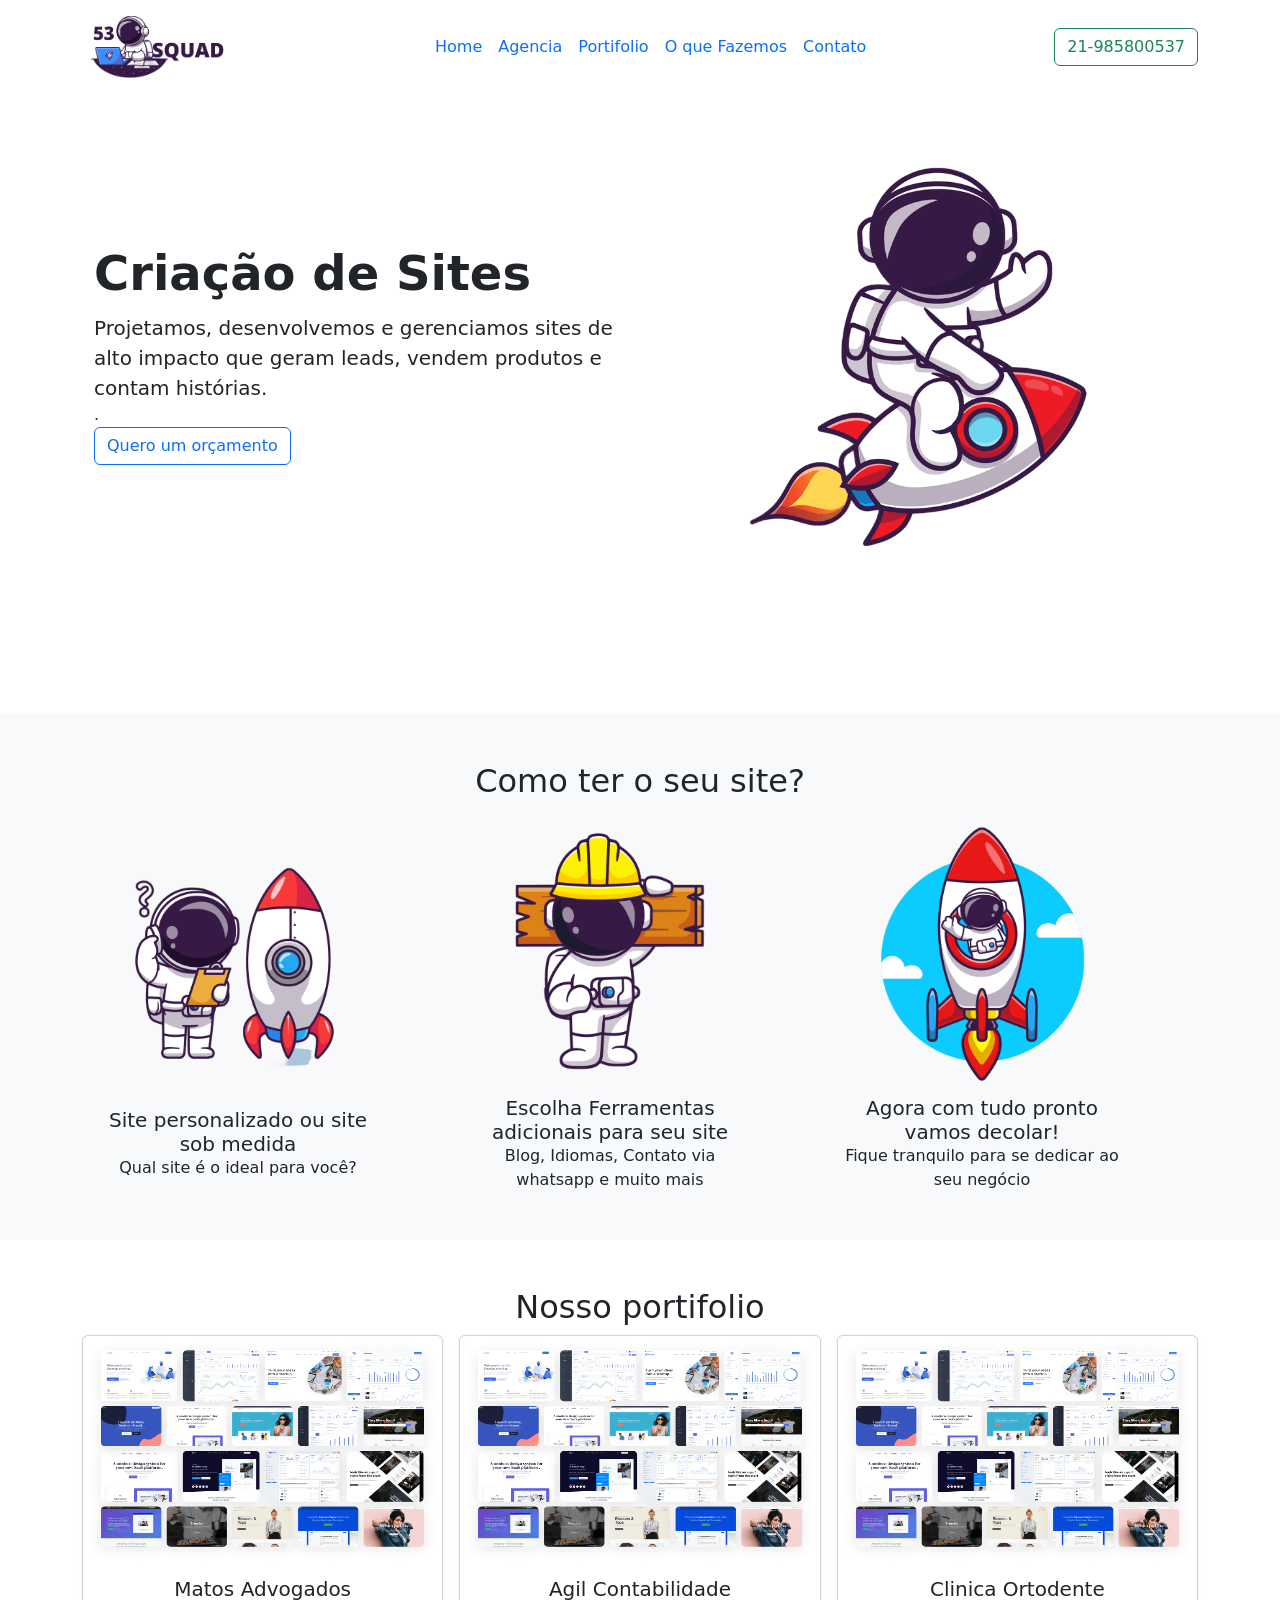
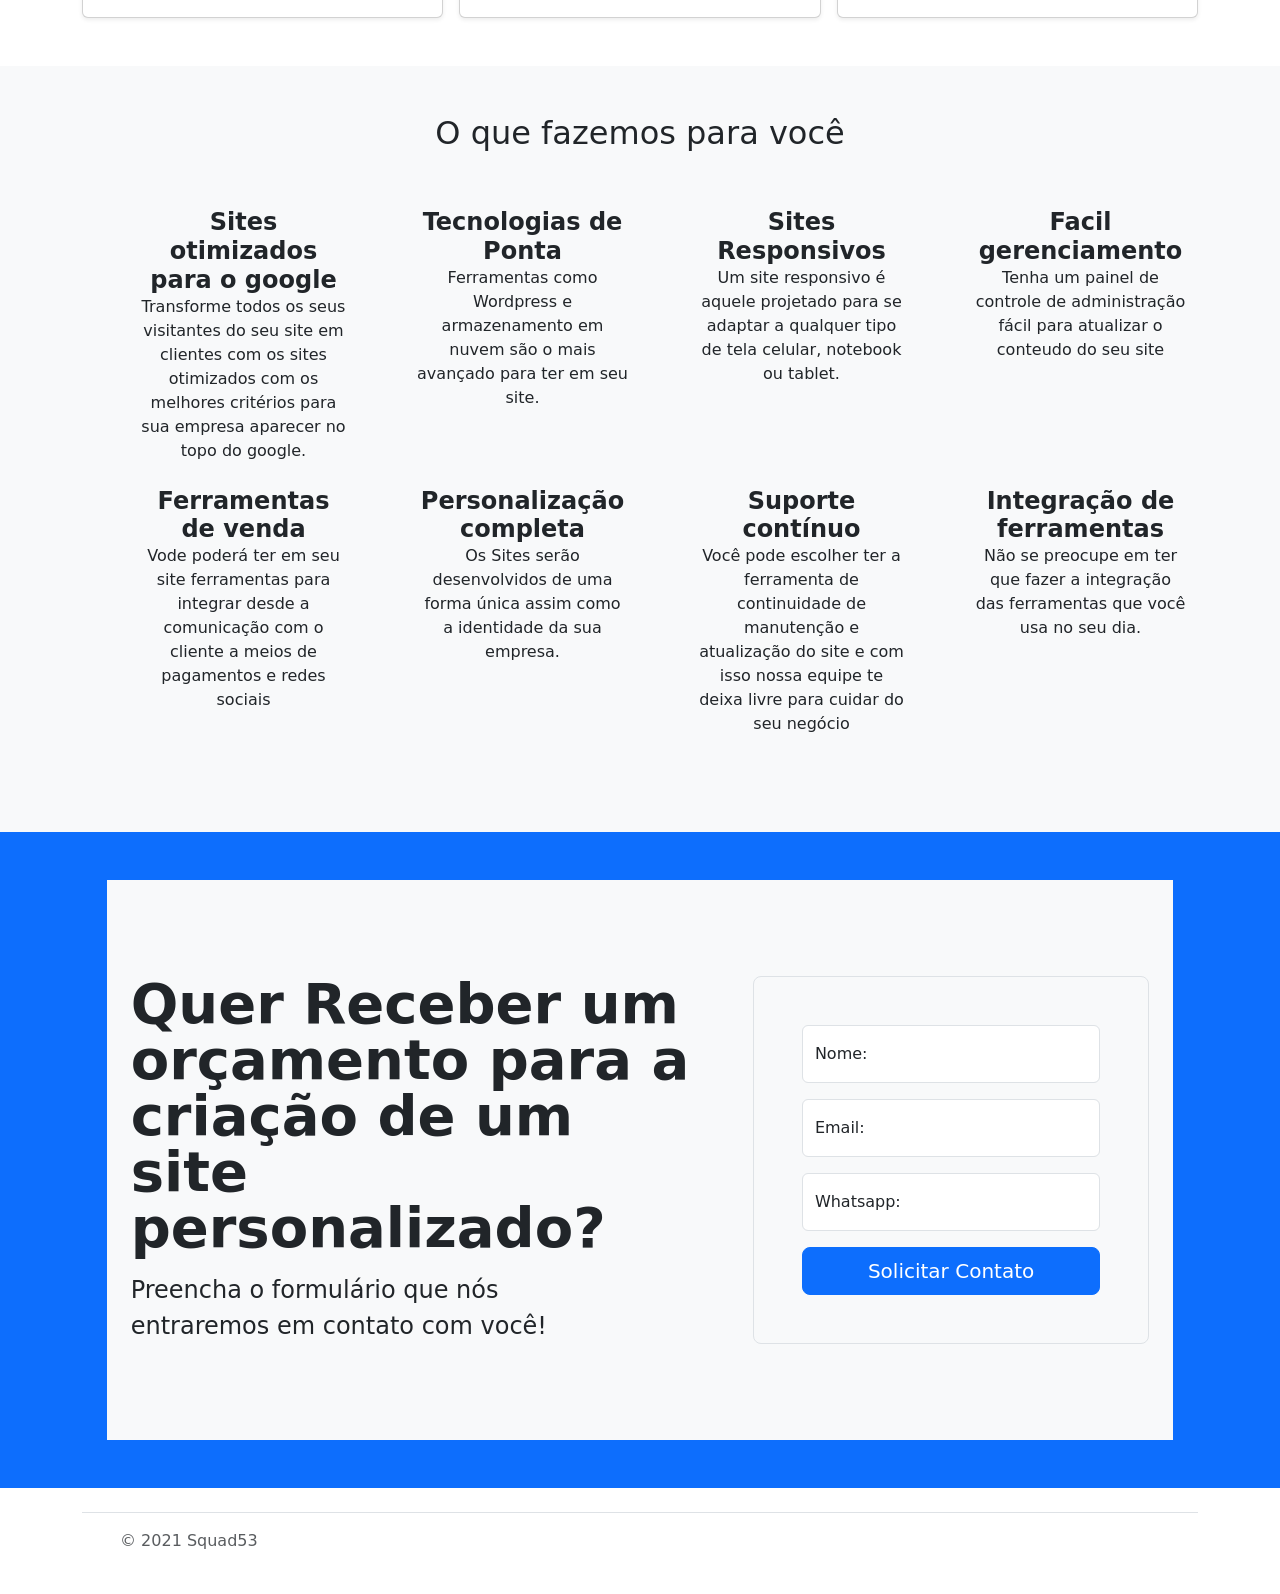
==== index.html @ e5c96c26 "Add files via upload" ====
<!doctype html>
<html lang="pt-br">
  <head>
    <meta charset="utf-8">
    <meta name="viewport" content="width=device-width, initial-scale=1">
    <title>Agencia Squad, um verdadeiro exercito trabalhando para o seu negócio</title>
    <link href="https://cdn.jsdelivr.net/npm/bootstrap@5.2.2/dist/css/bootstrap.min.css" rel="stylesheet" integrity="sha384-Zenh87qX5JnK2Jl0vWa8Ck2rdkQ2Bzep5IDxbcnCeuOxjzrPF/et3URy9Bv1WTRi" crossorigin="anonymous">
    <link rel="stylesheet" type="text/css" href="/css/carousel.css"/>
    <link rel="stylesheet" type="text/css" href="/css/heroes.css"/> 
    <link rel="stylesheet" type="text/css" href="/css/index.css"/>
</head>
  <body>
    <div class="">
        <nav class="navbar navbar-expand-lg fixed-top bg-white">
            <div class="container-fluid">
                        <header class="py-2 mb-0 container">
                            <div class="d-flex flexwrap">
                                <a href="/" class="d-flex align-items-center mb-3 mb-md-0 me-md-auto text-dark text-decoration-none">
                                    <img src="/img/logo/logosquad.png" alt="Logo" width="157" height="62" class="bi me-2">
                                </a>
                                <button class="navbar-toggler" type="button" data-bs-toggle="collapse" data-bs-target="#navbarTogglerDemo02" aria-controls="navbarTogglerDemo02" aria-expanded="false" aria-label="Toggle navigation">
                                    <span class="navbar-toggler-icon"></span>
                                </button>
                                    <div class="collapse navbar-collapse" id="navbarTogglerDemo0">    
                                        <ul class="navbar-nav me-auto mb-2 mb-lg-0 mx-auto">
                                            <li class="nav-item"><a href="#" class="nav-link text-primary" aria-current="page">Home</a></li>
                                            <li class="nav-item"><a href="#agencia" class="nav-link text-primary">Agencia</a></li>
                                            <li class="nav-item"><a href="#portifolio" class="nav-link text-primary">Portifolio</a></li>
                                            <li class="nav-item"><a href="#oquefazemos" class="nav-link text-primary">O que Fazemos</a></li>
                                            <li class="nav-item"><a href="#faleconosco" class="nav-link text-primary">Contato</a></li>      
                                        </ul>
                                        <a class="btn btn-outline-success" href="#faleconosco">21-985800537</a>
                                    </div>
                            </div>        
                        </header>
            </div>
        </nav>
        <section id="agencia">
            <div class="container col-xxl-8 px-4 py-5">
                <div class="row flex-lg-row-reverse align-items-center g-5 py-5">
                <div class="col-10 col-sm-8 col-lg-6">
                    <img src="/img/exemplos/astronauta.png" class="d-block mx-lg-auto img-fluid" alt="Bootstrap Themes" width="700" height="500" loading="lazy">
                </div>
                <div class="col-lg-6">
                    <h1 class="display-5 fw-bold lh-1 mb-3">Criação de Sites</h1>
                    <p class="lead">Projetamos, desenvolvemos e gerenciamos sites de alto impacto que geram leads, vendem produtos e contam histórias.</p>
                    <p>. </p>
                    <a class="btn btn-outline-primary">Quero um orçamento</a>
                    <div class="d-grid gap-2 d-md-flex justify-content-md-start">                  
                    </div>
                </div>
                </div>
            </div>
        </section>
        <section>
            <div class="container-fluid bg-light">
                <div class="container py-5 text-center">
                    <h2 class="pb-2">Como ter o seu site?</h2>
                    <div class="container">
                        <div class="row align-items-center">
                        <div class="col">
                            <div class="" style="width: 18rem;">
                                <img src="/img/como/escolha.png" class="card-img-top" alt="...">
                                <div class="card-body">
                                <h5 class="card-text">Site personalizado ou site sob medida</h5>
                                <p>Qual site é o ideal para você?</p>
                                </div>
                            </div>
                        </div>
                        <div class="col">
                            <div class="" style="width: 18rem;">
                                <img src="/img/como/ferramenta.png" class="card-img-top" alt="...">
                                <div class="card-body">
                                    <h5 class="card-text">Escolha Ferramentas adicionais para seu site</h5>
                                    <p>Blog, Idiomas, Contato via whatsapp e muito mais</p>  
                                </div>
                            </div>
                        </div>
                        <div class="col">
                            <div class="" style="width: 18rem;">
                                <img src="/img/como/decola.png" class="card-img-top" alt="...">
                                <div class="card-body">
                                    <h5 class="card-title">Agora com tudo pronto vamos decolar!</h5>
                                    <p>Fique tranquilo para se dedicar ao seu negócio</p>  
                                </div>
                            </div>
                        </div>
                        </div>
                    </div>
                </div>
            </div>
        </section>
        <section id="portifolio">
            <div class="album py-5 bg-white">
                <div class="container text-center">
                <h2 class="pb-2">Nosso portifolio</h2>
                <div class="row row-cols-1 row-cols-sm-2 row-cols-md-3 g-3">
                    <div class="col">
                    <div class="card shadow-sm">
                        <img src="/img/exemplos/bootstrap-themes.png" class="bd-placeholder-img card-img-top" width="100%" height="225" aria-label="Placeholder: Thumbnail" preserveAspectRatio="xMidYMid slice" focusable="false"><title>Matos Advogados</title><rect width="100%" height="100%" fill="#55595c"/>
                        <div class="card-body">
                        <h5 class="card-text">Matos Advogados</h5>
                        </div>
                    </div>
                    </div>
                    <div class="col">
                    <div class="card shadow-sm"> 
                        <img src="/img/exemplos/bootstrap-themes.png" class="bd-placeholder-img card-img-top" width="100%" height="225" aria-label="Placeholder: Thumbnail" preserveAspectRatio="xMidYMid slice" focusable="false"><title>Agil Contabilidade</title><rect width="100%" height="100%" fill="#55595c"/>
                        <div class="card-body">
                        <h5 class="card-text">Agil Contabilidade</h5>
                        </div>
                    </div>
                    </div>
                    <div class="col">
                    <div class="card shadow-sm">
                        <img src="/img/exemplos/bootstrap-themes.png" class="bd-placeholder-img card-img-top" width="100%" height="225" aria-label="Placeholder: Thumbnail" preserveAspectRatio="xMidYMid slice" focusable="false"><title>Agil Contabilidade</title><rect width="100%" height="100%" fill="#55595c"/><div class="card-body">
                        <h5 class="card-text">Clinica Ortodente</h5>
                        </div>
                    </div>
                    </div>
                </div>
                </div>
            </div>
        </section>
        <section id="oquefazemos">
            <div class="container-fluid bg-light">
                <div class="container px-4 py-5 text-center" id="icon-grid">
                    <h2 class="pb-2">O que fazemos para você</h2>
                    <div class="row row-cols-1 row-cols-sm-2 row-cols-md-3 row-cols-lg-4 g-4 py-5">
                    <div class="col d-flex align-items-start">
                        <svg class="bi text-muted flex-shrink-0 me-3" width="1.75em" height="1.75em"><use xlink:href="#bootstrap"/></svg>
                        <div>
                        <h3 class="fw-bold mb-0 fs-4">Sites otimizados para o google</h3>
                        <p>Transforme todos os seus visitantes do seu site em clientes com os sites otimizados com os melhores critérios para sua empresa aparecer no topo do google. </p>
                        </div>
                    </div>
                    <div class="col d-flex align-items-start">
                        <svg class="bi text-muted flex-shrink-0 me-3" width="1.75em" height="1.75em"><use xlink:href="#cpu-fill"/></svg>
                        <div>
                        <h3 class="fw-bold mb-0 fs-4">Tecnologias de Ponta</h3>
                        <p>Ferramentas como Wordpress e armazenamento em nuvem são o mais avançado para ter em seu site.</p>
                        </div>
                    </div>
                    <div class="col d-flex align-items-start">
                        <svg class="bi text-muted flex-shrink-0 me-3" width="1.75em" height="1.75em"><use xlink:href="#calendar3"/></svg>
                        <div>
                        <h3 class="fw-bold mb-0 fs-4">Sites Responsivos</h3>
                        <p>Um site responsivo é aquele projetado para se adaptar a qualquer tipo de tela celular, notebook ou tablet.</p>
                        </div>
                    </div>
                    <div class="col d-flex align-items-start">
                        <svg class="bi text-muted flex-shrink-0 me-3" width="1.75em" height="1.75em"><use xlink:href="#home"/></svg>
                        <div>
                        <h3 class="fw-bold mb-0 fs-4">Facil gerenciamento</h3>
                        <p>Tenha um painel de controle de administração fácil para atualizar o conteudo do seu site</p>
                        </div>
                    </div>
                    <div class="col d-flex align-items-start">
                        <svg class="bi text-muted flex-shrink-0 me-3" width="1.75em" height="1.75em"><use xlink:href="#speedometer2"/></svg>
                        <div>
                        <h3 class="fw-bold mb-0 fs-4">Ferramentas de venda</h3>
                        <p>Vode poderá ter em seu site ferramentas para integrar desde a comunicação com o cliente a meios de pagamentos e redes sociais</p>
                        </div>
                    </div>
                    <div class="col d-flex align-items-start">
                        <svg class="bi text-muted flex-shrink-0 me-3" width="1.75em" height="1.75em"><use xlink:href="#toggles2"/></svg>
                        <div>
                        <h3 class="fw-bold mb-0 fs-4">Personalização completa</h3>
                        <p>Os Sites serão desenvolvidos de uma forma única assim como a identidade da sua empresa.</p>
                        </div>
                    </div>
                    <div class="col d-flex align-items-start">
                        <svg class="bi text-muted flex-shrink-0 me-3" width="1.75em" height="1.75em"><use xlink:href="#geo-fill"/></svg>
                        <div>
                        <h3 class="fw-bold mb-0 fs-4">Suporte contínuo</h3>
                        <p>Você pode escolher ter a ferramenta de continuidade de manutenção e atualização do site e com isso nossa equipe te deixa livre para cuidar do seu negócio</p>
                        </div>
                    </div>
                    <div class="col d-flex align-items-start">
                        <svg class="bi text-muted flex-shrink-0 me-3" width="1.75em" height="1.75em"><use xlink:href="#tools"/></svg>
                        <div>
                        <h3 class="fw-bold mb-0 fs-4">Integração de ferramentas</h3>
                        <p>Não se preocupe em ter que fazer a integração das ferramentas que você usa no seu dia.</p>
                        </div>
                    </div>
                    </div>
                </div>
            </div>
        </section>
        <section id="faleconosco" class="bg-primary py-5">
            <div class="container col-xl-10 col-xxl-8 px-4 py-5 bg-light">
                <div class="row align-items-center g-lg-5 py-5">
                <div class="col-lg-7 text-center text-lg-start">
                    <h1 class="display-4 fw-bold lh-1 mb-3">Quer Receber um orçamento para a criação de um site personalizado?</h1>
                    <p class="col-lg-10 fs-4">Preencha o formulário que nós entraremos em contato com você!</p>
                </div>
                <div class="col-md-10 mx-auto col-lg-5">
                    <form class="p-4 p-md-5 border rounded-3 bg-light">
                    <div class="form-floating mb-3">
                        <input type="text" class="form-control" id="nome" placeholder="Nome Completo">
                        <label for="floatingInput">Nome:</label>
                    </div>
                    <div class="form-floating mb-3">
                        <input type="email" class="form-control" id="email" placeholder="name@example.com">
                        <label for="floatingInput">Email:</label>
                    </div>
                    <div class="form-floating mb-3">
                        <input type="tel" class="form-control" id="whatsapp" placeholder="whatsapp">
                        <label for="floatingInput">Whatsapp:</label>
                    </div>
                    <button class="w-100 btn btn-lg btn-primary" type="submit">Solicitar Contato</button>
                    </form>
                </div>
                </div>
            </div>
        </section>
        <div class="container">
            <footer class="d-flex flex-wrap justify-content-between align-items-center py-3 my-4 border-top">
            <div class="col-md-4 d-flex align-items-center">
                <a href="/" class="mb-3 me-2 mb-md-0 text-muted text-decoration-none lh-1">
                <svg class="bi" width="30" height="24"><use xlink:href="#bootstrap"/></svg>
                </a>
                <span class="mb-3 mb-md-0 text-muted">&copy; 2021 Squad53</span>
            </div>
        
            <ul class="nav col-md-4 justify-content-end list-unstyled d-flex">
                <li class="ms-3"><a class="text-muted" href="#"><svg class="bi" width="24" height="24"><use xlink:href="#twitter"/></svg></a></li>
                <li class="ms-3"><a class="text-muted" href="#"><svg class="bi" width="24" height="24"><use xlink:href="#instagram"/></svg></a></li>
                <li class="ms-3"><a class="text-muted" href="#"><svg class="bi" width="24" height="24"><use xlink:href="#facebook"/></svg></a></li>
            </ul>
            </footer>
        </div>
        <script src="https://cdn.jsdelivr.net/npm/bootstrap@5.2.2/dist/js/bootstrap.bundle.min.js" integrity="sha384-OERcA2EqjJCMA+/3y+gxIOqMEjwtxJY7qPCqsdltbNJuaOe923+mo//f6V8Qbsw3" crossorigin="anonymous"></script>
    </div>  
</body>
</html>
---- css/carousel.css ----
/* CUSTOMIZE THE CAROUSEL
-------------------------------------------------- */

/* Carousel base class */
.carousel {
  margin-bottom: 0.5rem;
}
/* Since positioning the image, we need to help out the caption */
.carousel-caption {
  bottom: 3rem;
  z-index: 10;
}

/* Declare heights because of positioning of img element */
.carousel-item {
  height: 32rem;
}


/* MARKETING CONTENT
-------------------------------------------------- */

/* Center align the text within the three columns below the carousel */
.marketing .col-lg-4 {
  margin-bottom: 1.5rem;
  text-align: center;
}
/* rtl:begin:ignore */
.marketing .col-lg-4 p {
  margin-right: .75rem;
  margin-left: .75rem;
}
/* rtl:end:ignore */


/* Featurettes
------------------------- */

.featurette-divider {
  margin: 5rem 0; /* Space out the Bootstrap <hr> more */
}

/* Thin out the marketing headings */
/* rtl:begin:remove */
.featurette-heading {
  letter-spacing: -.05rem;
}

/* rtl:end:remove */

/* RESPONSIVE CSS
-------------------------------------------------- */

@media (min-width: 40em) {
  /* Bump up size of carousel content */
  .carousel-caption p {
    margin-bottom: 1.25rem;
    font-size: 1.25rem;
    line-height: 1.4;
  }

  .featurette-heading {
    font-size: 50px;
  }
}

@media (min-width: 62em) {
  .featurette-heading {
    margin-top: 7rem;
  }
}
---- css/heroes.css ----
@media (min-width: 992px) {
  .rounded-lg-3 { border-radius: .3rem; }
}
---- css/index.css ----
html, body, div, span, applet, object, iframe,
h1, h2, h3, h4, h5, h6, p, blockquote, pre,
a, abbr, acronym, address, big, cite, code,
del, dfn, em, img, ins, kbd, q, s, samp,
small, strike, b, sub, sup, tt, var,
b, u, i, center,
dl, dt, dd, ol, ul, li,
fieldset, form, label, legend,
table, caption, tbody, tfoot, thead, tr, th, td,
article, aside, canvas, details, embed,
figure, figcaption, footer, header, hgroup,
menu, nav, output, ruby, section, summary,
time, mark, audio, video {
	margin: 0;
	padding: 0;
	border: 0;
}
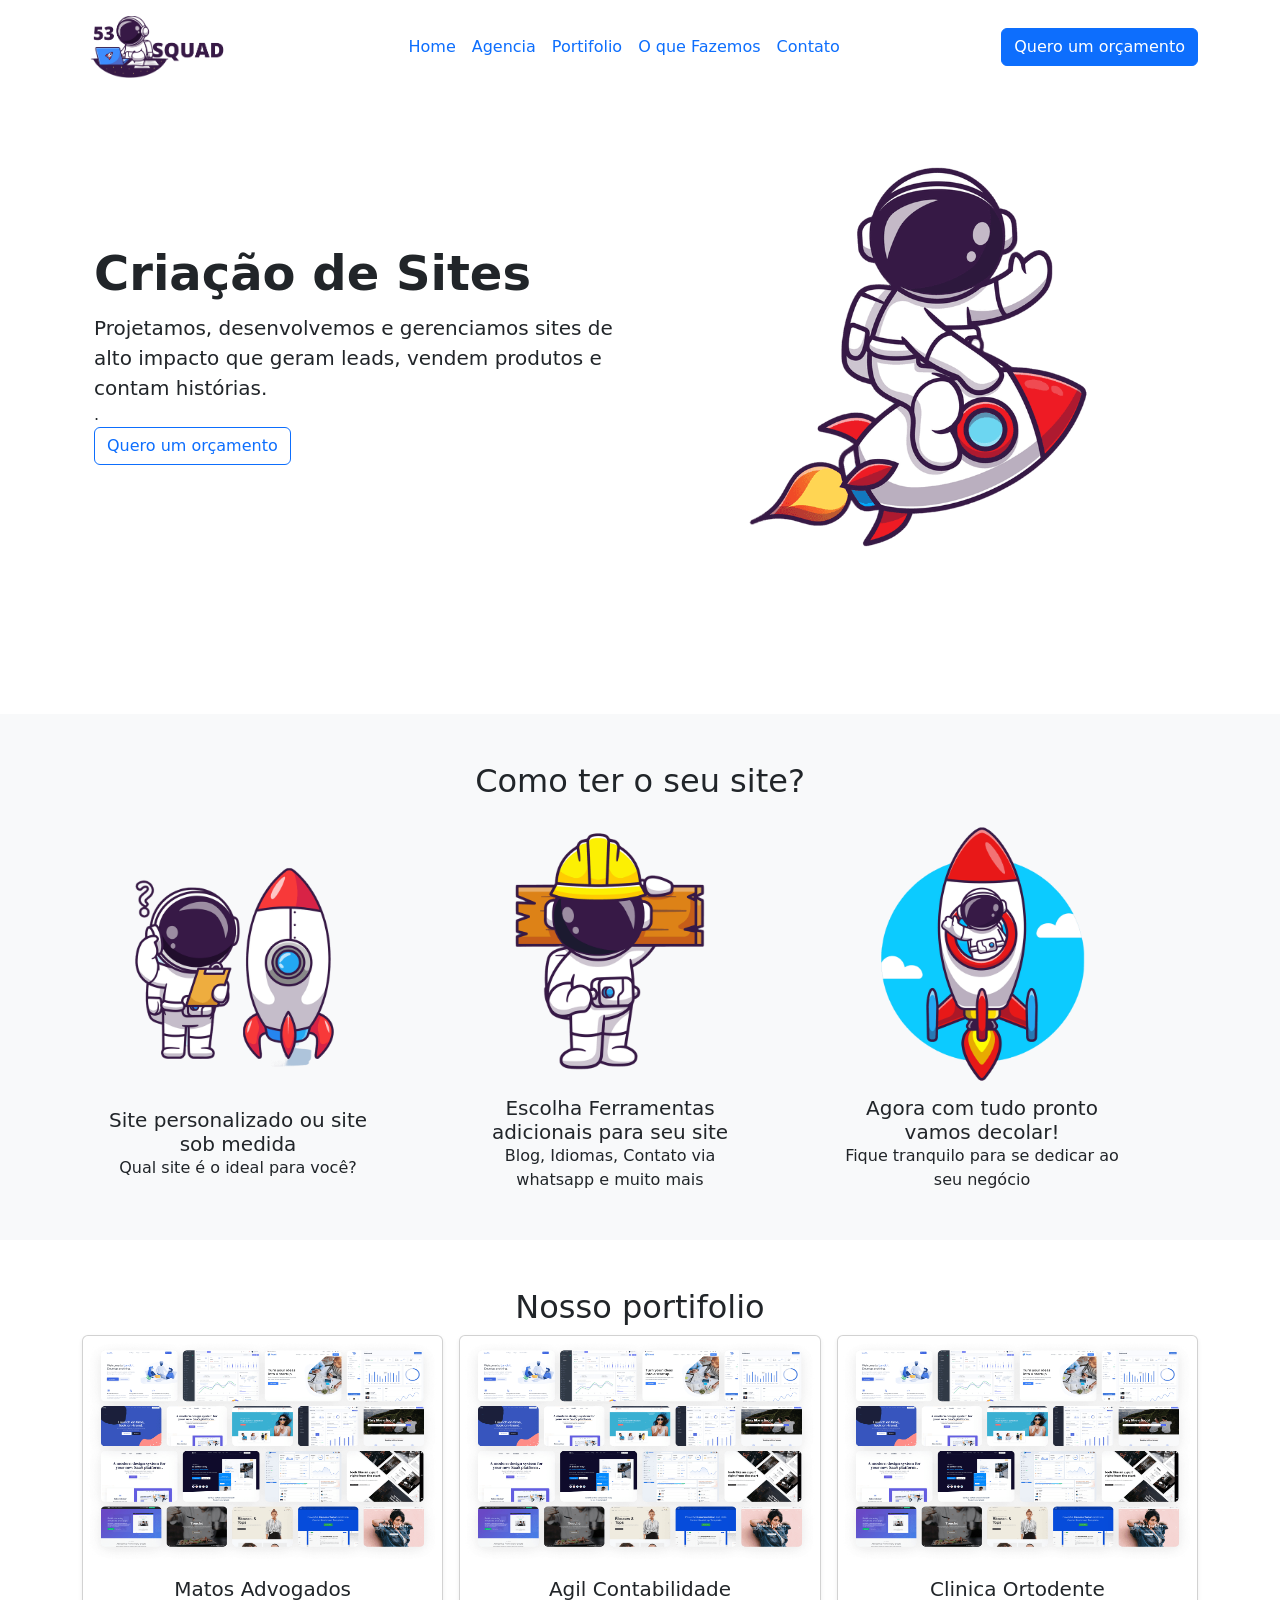
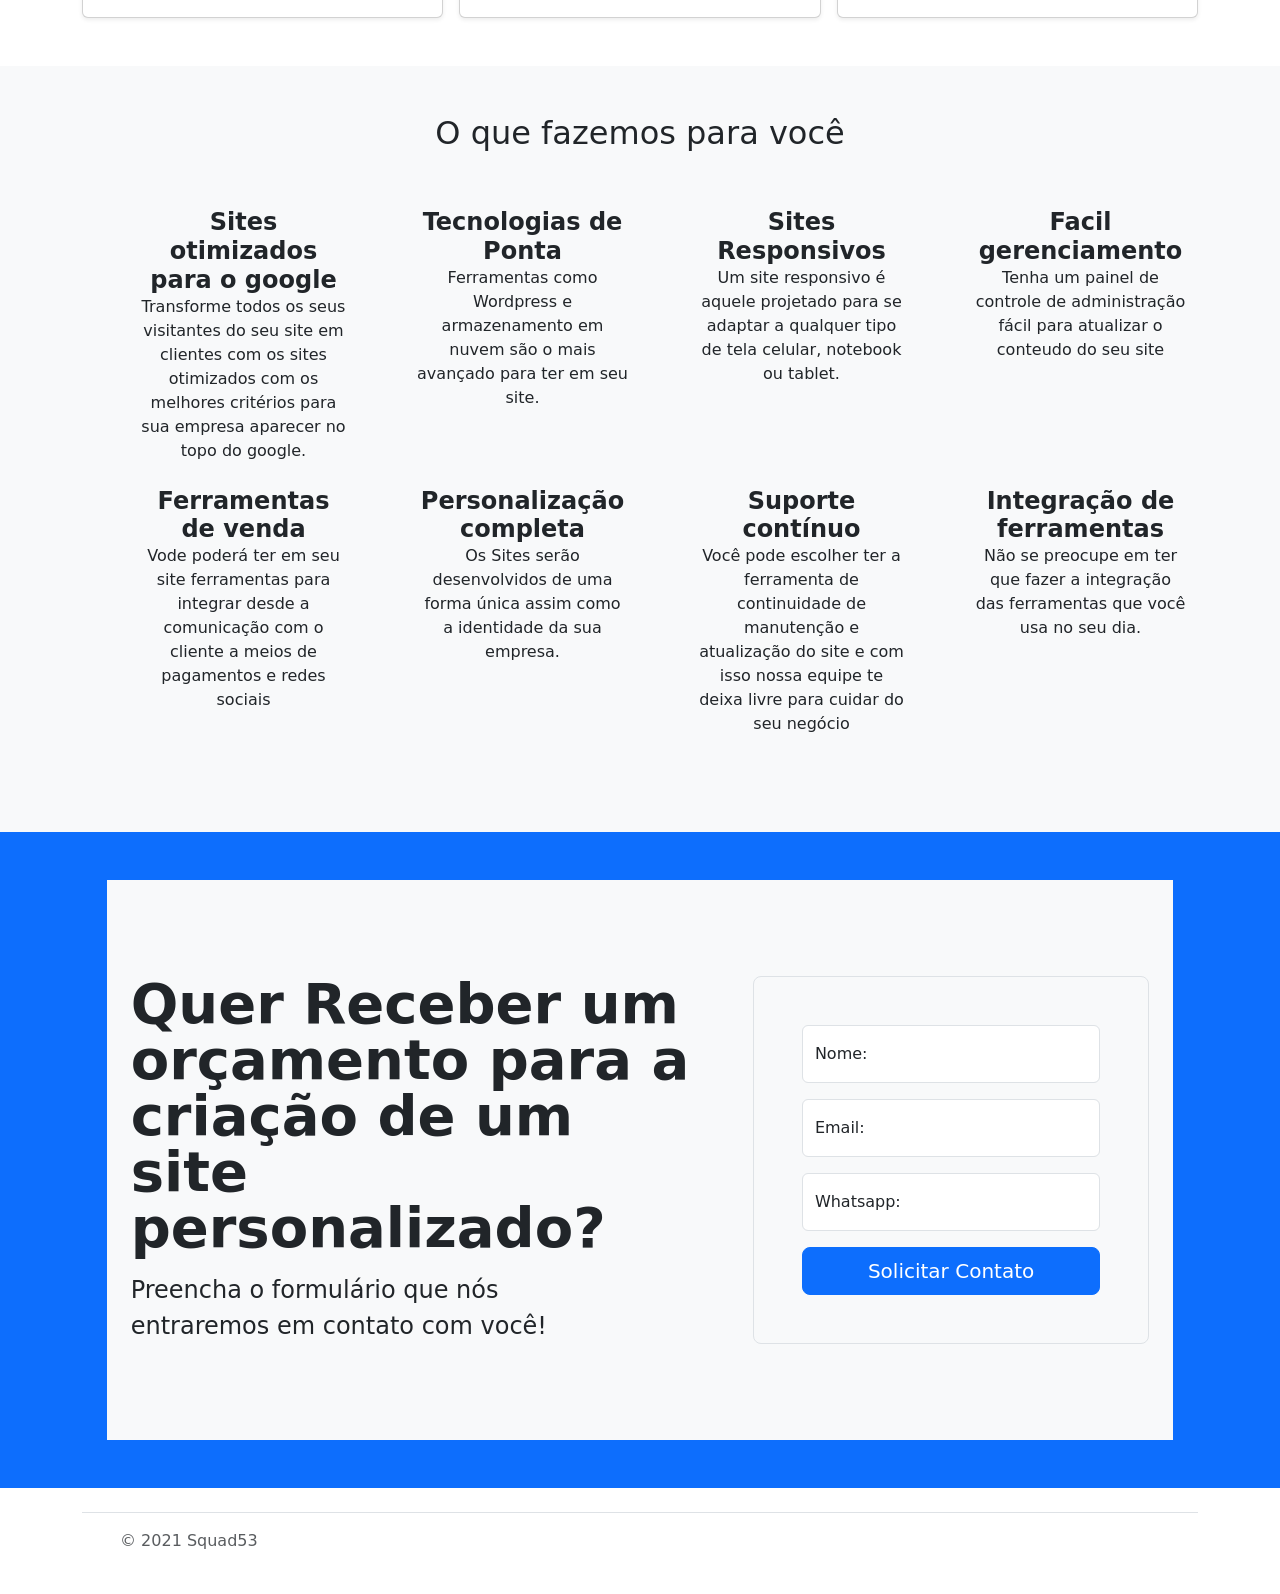
==== commit 4b816bfb: "Add files via upload" ====
--- a/index.html
+++ b/index.html
@@ -29,7 +29,7 @@
                                             <li class="nav-item"><a href="#oquefazemos" class="nav-link text-primary">O que Fazemos</a></li>
                                             <li class="nav-item"><a href="#faleconosco" class="nav-link text-primary">Contato</a></li>      
                                         </ul>
-                                        <a class="btn btn-outline-success" href="#faleconosco">21-985800537</a>
+                                        <a class="btn btn-primary" href="#faleconosco">Quero um orçamento</a>
                                     </div>
                             </div>        
                         </header>
@@ -230,7 +230,8 @@
             </ul>
             </footer>
         </div>
-        <script src="https://cdn.jsdelivr.net/npm/bootstrap@5.2.2/dist/js/bootstrap.bundle.min.js" integrity="sha384-OERcA2EqjJCMA+/3y+gxIOqMEjwtxJY7qPCqsdltbNJuaOe923+mo//f6V8Qbsw3" crossorigin="anonymous"></script>
-    </div>  
+    </div>
+    <script src="https://cdn.jsdelivr.net/npm/bootstrap@5.2.2/dist/js/bootstrap.bundle.min.js" integrity="sha384-OERcA2EqjJCMA+/3y+gxIOqMEjwtxJY7qPCqsdltbNJuaOe923+mo//f6V8Qbsw3" crossorigin="anonymous"></script>
+    <script>window.rwbp={email:'joaomgsa@gmail.com',phone:'+5521985800537',message:'Olá gostaria de criar meu site',lang:'pt-BR'}</script><script defer async src='https://duz4dqsaqembt.cloudfront.net/client/whats.js'></script>  
 </body>
 </html>
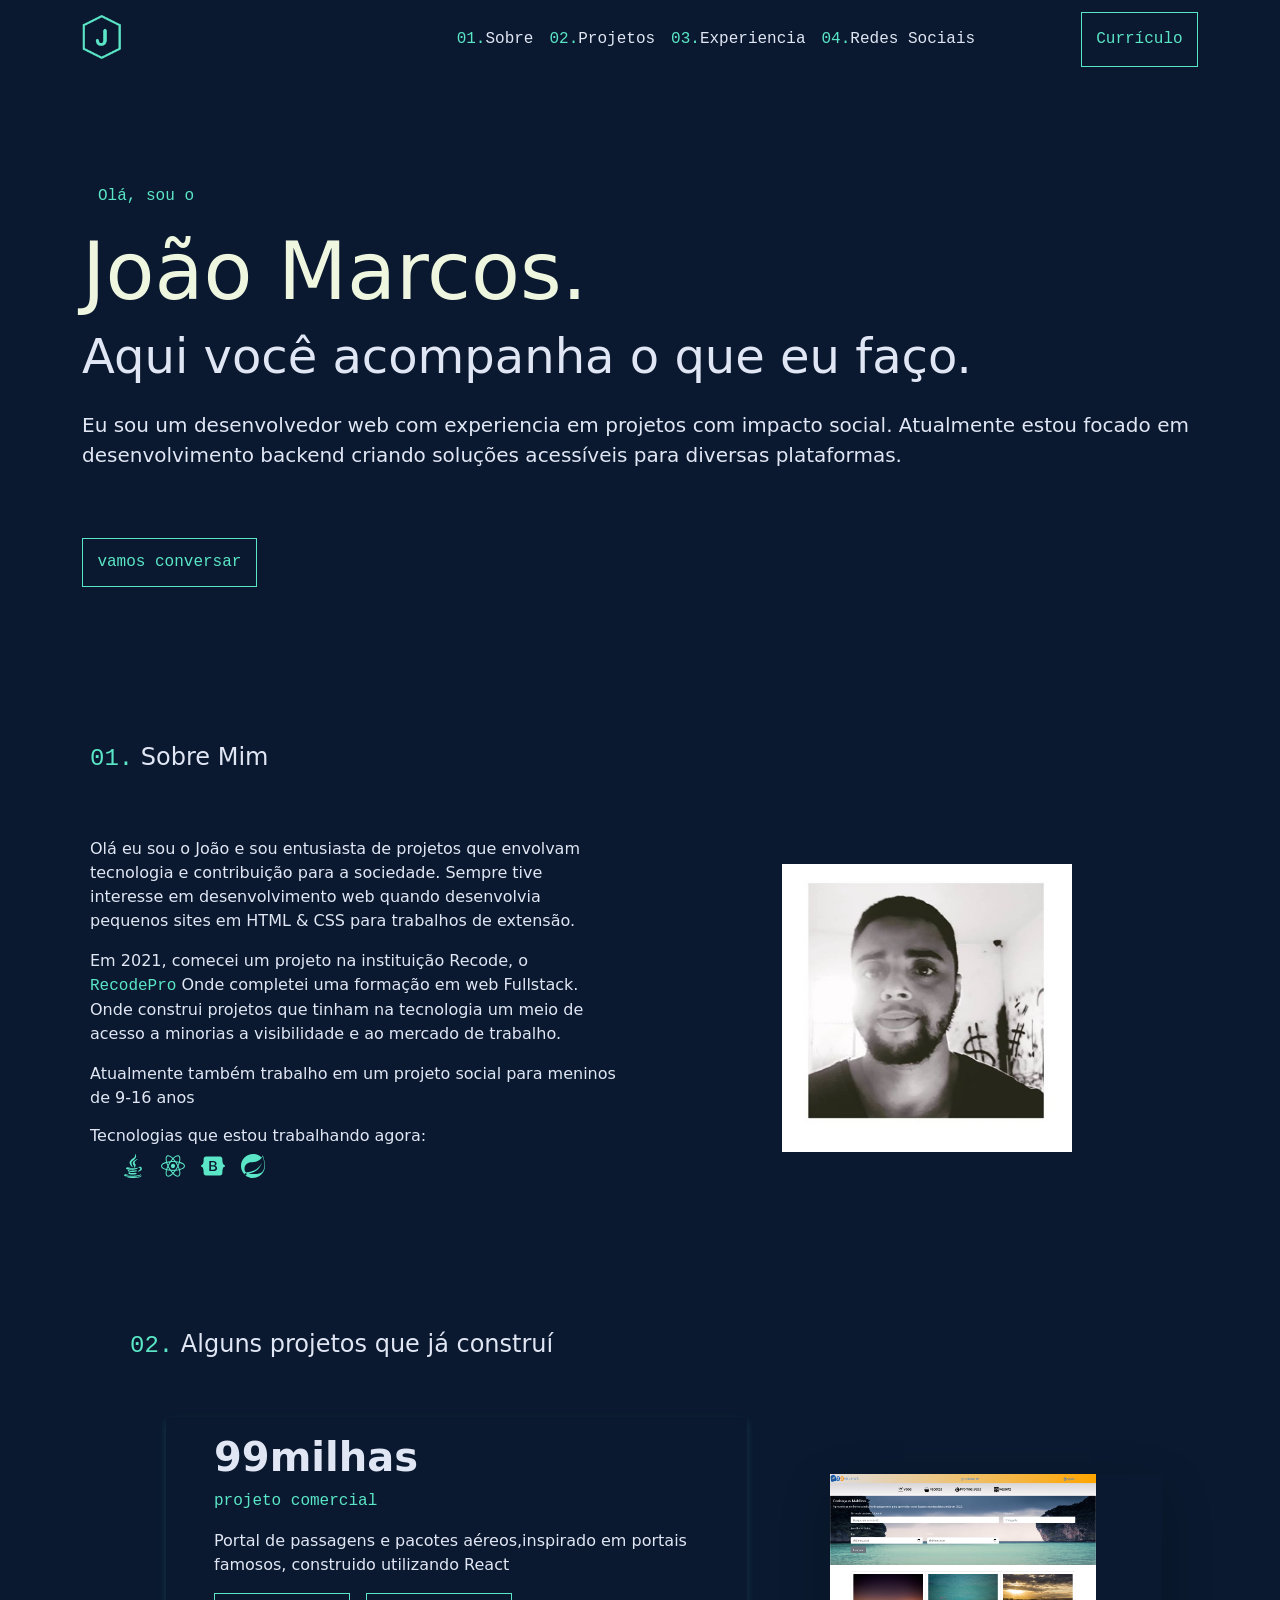
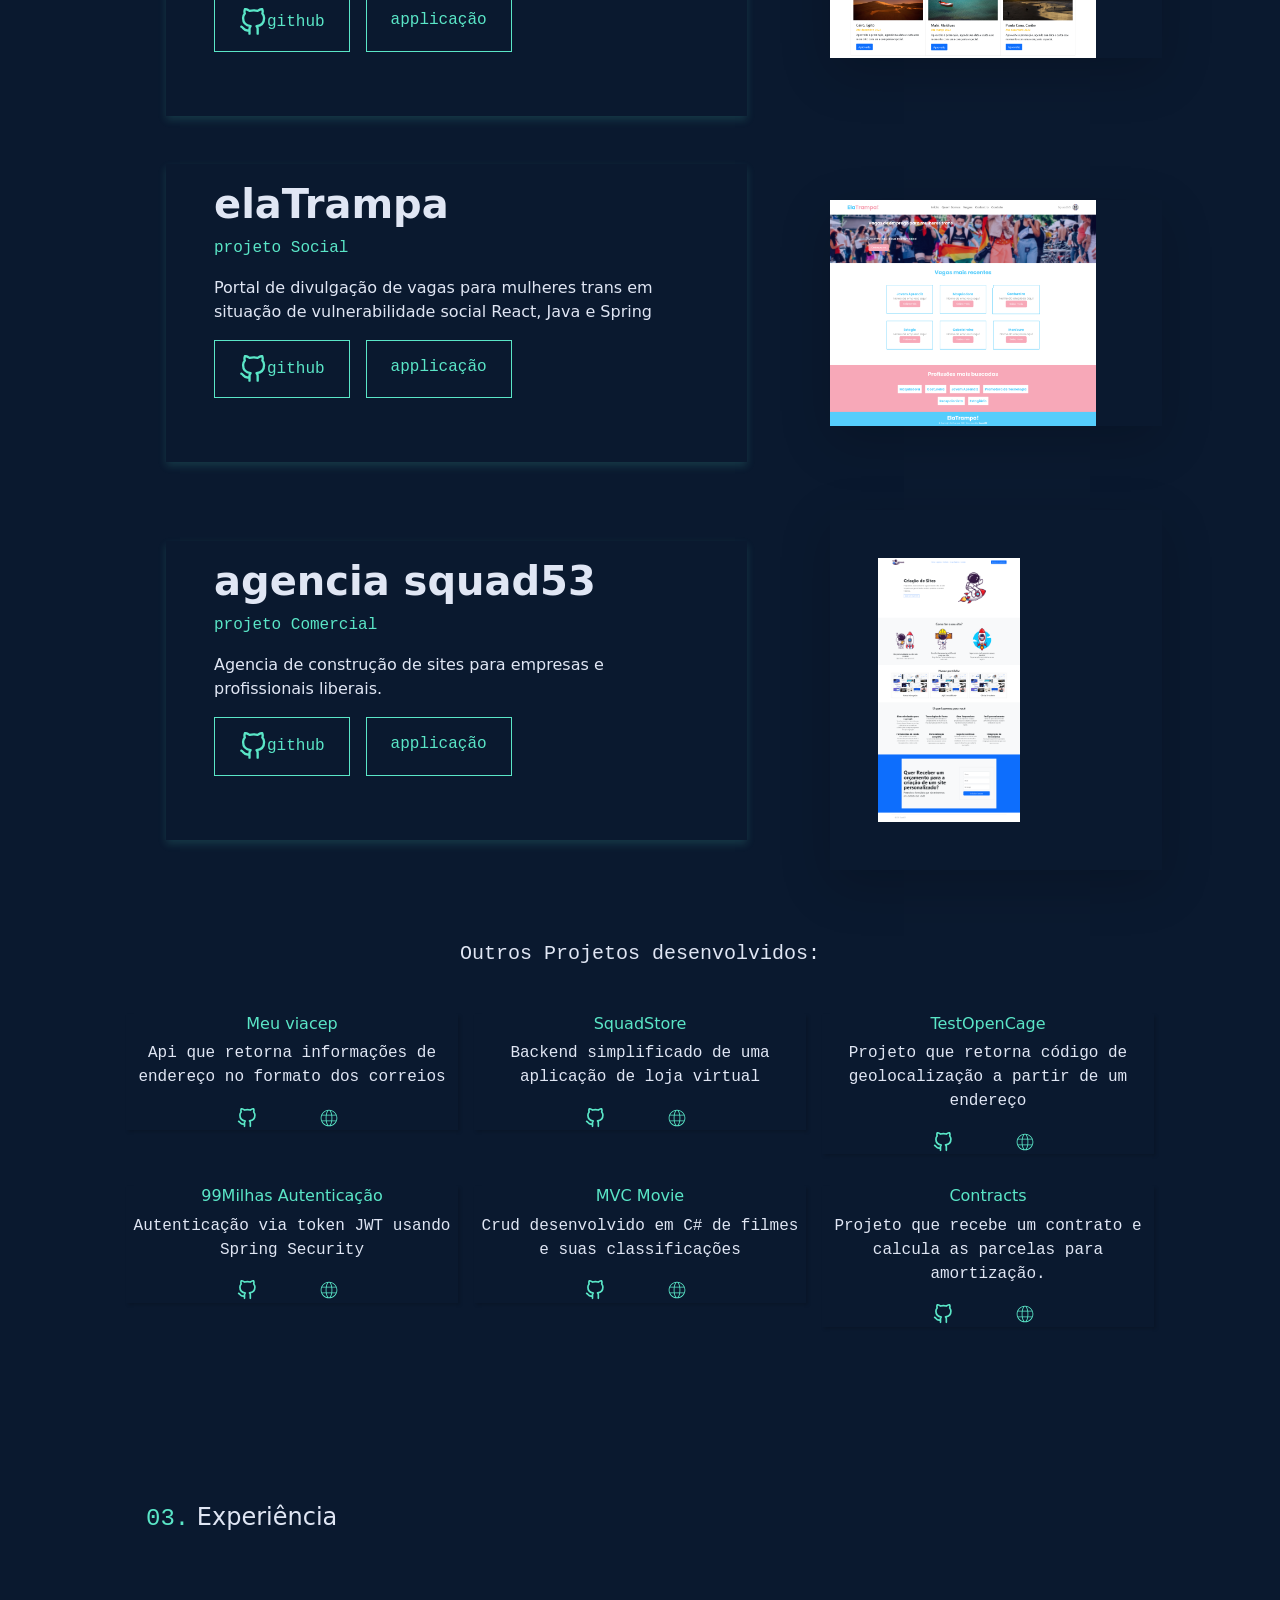
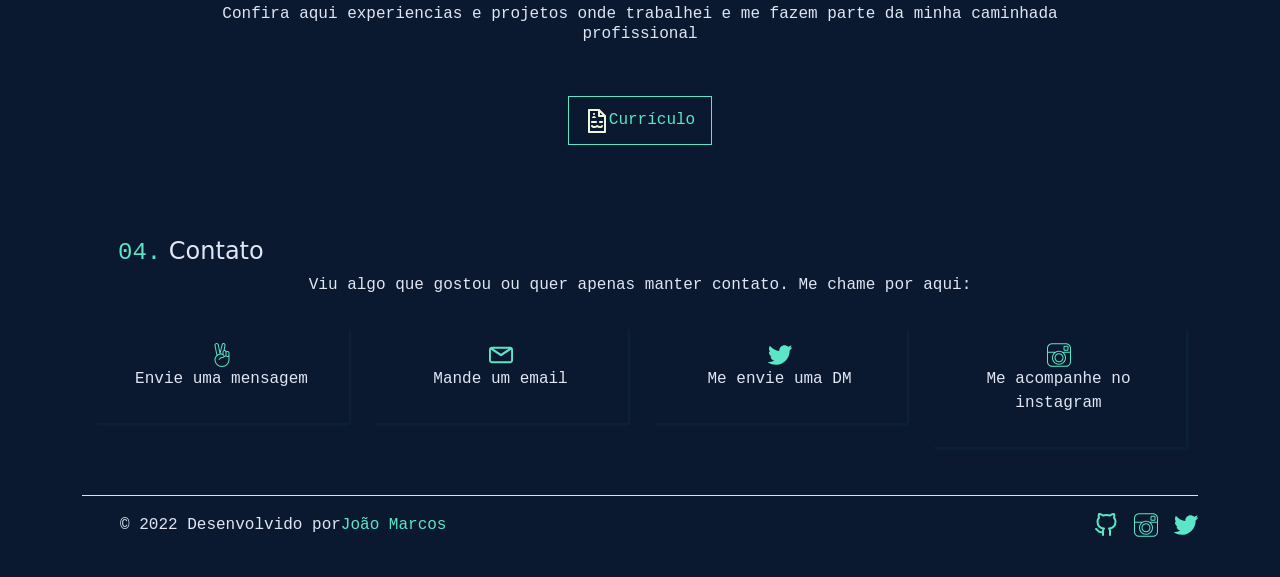
==== commit 383989d5: "Add files via upload" ====
--- a/index.html
+++ b/index.html
@@ -1,237 +1,263 @@
-<!doctype html>
+<!DOCTYPE html>
 <html lang="pt-br">
-  <head>
-    <meta charset="utf-8">
-    <meta name="viewport" content="width=device-width, initial-scale=1">
-    <title>Agencia Squad, um verdadeiro exercito trabalhando para o seu negócio</title>
-    <link href="https://cdn.jsdelivr.net/npm/bootstrap@5.2.2/dist/css/bootstrap.min.css" rel="stylesheet" integrity="sha384-Zenh87qX5JnK2Jl0vWa8Ck2rdkQ2Bzep5IDxbcnCeuOxjzrPF/et3URy9Bv1WTRi" crossorigin="anonymous">
-    <link rel="stylesheet" type="text/css" href="/css/carousel.css"/>
-    <link rel="stylesheet" type="text/css" href="/css/heroes.css"/> 
-    <link rel="stylesheet" type="text/css" href="/css/index.css"/>
-</head>
-  <body>
-    <div class="">
-        <nav class="navbar navbar-expand-lg fixed-top bg-white">
-            <div class="container-fluid">
-                        <header class="py-2 mb-0 container">
-                            <div class="d-flex flexwrap">
-                                <a href="/" class="d-flex align-items-center mb-3 mb-md-0 me-md-auto text-dark text-decoration-none">
-                                    <img src="/img/logo/logosquad.png" alt="Logo" width="157" height="62" class="bi me-2">
-                                </a>
-                                <button class="navbar-toggler" type="button" data-bs-toggle="collapse" data-bs-target="#navbarTogglerDemo02" aria-controls="navbarTogglerDemo02" aria-expanded="false" aria-label="Toggle navigation">
-                                    <span class="navbar-toggler-icon"></span>
-                                </button>
-                                    <div class="collapse navbar-collapse" id="navbarTogglerDemo0">    
-                                        <ul class="navbar-nav me-auto mb-2 mb-lg-0 mx-auto">
-                                            <li class="nav-item"><a href="#" class="nav-link text-primary" aria-current="page">Home</a></li>
-                                            <li class="nav-item"><a href="#agencia" class="nav-link text-primary">Agencia</a></li>
-                                            <li class="nav-item"><a href="#portifolio" class="nav-link text-primary">Portifolio</a></li>
-                                            <li class="nav-item"><a href="#oquefazemos" class="nav-link text-primary">O que Fazemos</a></li>
-                                            <li class="nav-item"><a href="#faleconosco" class="nav-link text-primary">Contato</a></li>      
-                                        </ul>
-                                        <a class="btn btn-primary" href="#faleconosco">Quero um orçamento</a>
-                                    </div>
-                            </div>        
-                        </header>
-            </div>
-        </nav>
-        <section id="agencia">
-            <div class="container col-xxl-8 px-4 py-5">
-                <div class="row flex-lg-row-reverse align-items-center g-5 py-5">
-                <div class="col-10 col-sm-8 col-lg-6">
-                    <img src="/img/exemplos/astronauta.png" class="d-block mx-lg-auto img-fluid" alt="Bootstrap Themes" width="700" height="500" loading="lazy">
-                </div>
-                <div class="col-lg-6">
-                    <h1 class="display-5 fw-bold lh-1 mb-3">Criação de Sites</h1>
-                    <p class="lead">Projetamos, desenvolvemos e gerenciamos sites de alto impacto que geram leads, vendem produtos e contam histórias.</p>
-                    <p>. </p>
-                    <a class="btn btn-outline-primary">Quero um orçamento</a>
-                    <div class="d-grid gap-2 d-md-flex justify-content-md-start">                  
-                    </div>
-                </div>
-                </div>
-            </div>
-        </section>
-        <section>
-            <div class="container-fluid bg-light">
-                <div class="container py-5 text-center">
-                    <h2 class="pb-2">Como ter o seu site?</h2>
-                    <div class="container">
-                        <div class="row align-items-center">
-                        <div class="col">
-                            <div class="" style="width: 18rem;">
-                                <img src="/img/como/escolha.png" class="card-img-top" alt="...">
-                                <div class="card-body">
-                                <h5 class="card-text">Site personalizado ou site sob medida</h5>
-                                <p>Qual site é o ideal para você?</p>
+    <head>
+        <meta charset="utf-8">
+        <meta name="viewport" content="width=device-width, initial-scale=1">
+        <title>Joao Marcos Santos</title>
+        <link href="https://cdn.jsdelivr.net/npm/bootstrap@5.2.0-beta1/dist/css/bootstrap.min.css" rel="stylesheet" integrity="sha384-0evHe/X+R7YkIZDRvuzKMRqM+OrBnVFBL6DOitfPri4tjfHxaWutUpFmBp4vmVor" crossorigin="anonymous">
+        <link rel="stylesheet" href="/css/global.css">
+        <link rel="stylesheet" href="/css/text.css">
+        <link rel="stylesheet" href="/css/header.css">
+    </head>    
+    <body>
+        <header>
+                <nav class="navbar navbar-expand-lg fixed-top navbar-color">
+                    <div class="container-fluid">
+                                <div class="py-1 mb-0 container">
+                                    <div class="d-flex flexwrap">
+                                        <a href="/" class="d-flex align-items-center mb-3 mb-md-0 me-md-auto text-dark text-decoration-none">
+                                            <img src="/assets/img/logo.png" alt="Logo"  class="bi me-2 img-logo">
+                                        </a>
+                                         <button class="navbar-toggler" type="button" data-bs-toggle="collapse" data-bs-target="#navbarTogglerDemo02" aria-controls="navbarTogglerDemo02" aria-expanded="false" aria-label="Toggle navigation">
+                                            <span class="navbar-toggler-icon"></span>
+                                            <i class="fas fa-bars"></i>
+                                        </button>
+                                        <div class="collapse navbar-collapse" id="navbarTogglerDemo0">    
+                                            <ul class="navbar-nav me-auto mb-2 mb-lg-0 mx-auto">
+                                                <li class="nav-item"><a href="#sobre" class="nav-link usual-text font-monospace" aria-current="page"><span class="text-hightlight">01.</span>Sobre</a></li>
+                                                <li class="nav-item"><a href="#projetos" class="nav-link usual-text font-monospace"><span class="text-hightlight">02.</span>Projetos</a></li>
+                                                <li class="nav-item"><a href="#experiencia" class="nav-link usual-text font-monospace"><span class="text-hightlight">03.</span>Experiencia</a></li>
+                                                <li class="nav-item"><a href="#contato" class="nav-link usual-text font-monospace"><span class="text-hightlight">04.</span>Redes Sociais</a></li>     
+                                            </ul>
+                                            <a class="my-btn my-resume font-monospace" href="/assets/resume/João Marcos Gabriel Santos - FullStack.pdf">Currículo</a>
+                                        </div>
+                                    </div>        
                                 </div>
-                            </div>
-                        </div>
-                        <div class="col">
-                            <div class="" style="width: 18rem;">
-                                <img src="/img/como/ferramenta.png" class="card-img-top" alt="...">
-                                <div class="card-body">
-                                    <h5 class="card-text">Escolha Ferramentas adicionais para seu site</h5>
-                                    <p>Blog, Idiomas, Contato via whatsapp e muito mais</p>  
-                                </div>
-                            </div>
-                        </div>
-                        <div class="col">
-                            <div class="" style="width: 18rem;">
-                                <img src="/img/como/decola.png" class="card-img-top" alt="...">
-                                <div class="card-body">
-                                    <h5 class="card-title">Agora com tudo pronto vamos decolar!</h5>
-                                    <p>Fique tranquilo para se dedicar ao seu negócio</p>  
-                                </div>
-                            </div>
-                        </div>
-                        </div>
-                    </div>
-                </div>
-            </div>
-        </section>
-        <section id="portifolio">
-            <div class="album py-5 bg-white">
-                <div class="container text-center">
-                <h2 class="pb-2">Nosso portifolio</h2>
-                <div class="row row-cols-1 row-cols-sm-2 row-cols-md-3 g-3">
-                    <div class="col">
-                    <div class="card shadow-sm">
-                        <img src="/img/exemplos/bootstrap-themes.png" class="bd-placeholder-img card-img-top" width="100%" height="225" aria-label="Placeholder: Thumbnail" preserveAspectRatio="xMidYMid slice" focusable="false"><title>Matos Advogados</title><rect width="100%" height="100%" fill="#55595c"/>
-                        <div class="card-body">
-                        <h5 class="card-text">Matos Advogados</h5>
-                        </div>
-                    </div>
-                    </div>
-                    <div class="col">
-                    <div class="card shadow-sm"> 
-                        <img src="/img/exemplos/bootstrap-themes.png" class="bd-placeholder-img card-img-top" width="100%" height="225" aria-label="Placeholder: Thumbnail" preserveAspectRatio="xMidYMid slice" focusable="false"><title>Agil Contabilidade</title><rect width="100%" height="100%" fill="#55595c"/>
-                        <div class="card-body">
-                        <h5 class="card-text">Agil Contabilidade</h5>
-                        </div>
-                    </div>
-                    </div>
-                    <div class="col">
-                    <div class="card shadow-sm">
-                        <img src="/img/exemplos/bootstrap-themes.png" class="bd-placeholder-img card-img-top" width="100%" height="225" aria-label="Placeholder: Thumbnail" preserveAspectRatio="xMidYMid slice" focusable="false"><title>Agil Contabilidade</title><rect width="100%" height="100%" fill="#55595c"/><div class="card-body">
-                        <h5 class="card-text">Clinica Ortodente</h5>
-                        </div>
-                    </div>
-                    </div>
-                </div>
-                </div>
-            </div>
-        </section>
-        <section id="oquefazemos">
-            <div class="container-fluid bg-light">
-                <div class="container px-4 py-5 text-center" id="icon-grid">
-                    <h2 class="pb-2">O que fazemos para você</h2>
-                    <div class="row row-cols-1 row-cols-sm-2 row-cols-md-3 row-cols-lg-4 g-4 py-5">
-                    <div class="col d-flex align-items-start">
-                        <svg class="bi text-muted flex-shrink-0 me-3" width="1.75em" height="1.75em"><use xlink:href="#bootstrap"/></svg>
-                        <div>
-                        <h3 class="fw-bold mb-0 fs-4">Sites otimizados para o google</h3>
-                        <p>Transforme todos os seus visitantes do seu site em clientes com os sites otimizados com os melhores critérios para sua empresa aparecer no topo do google. </p>
-                        </div>
-                    </div>
-                    <div class="col d-flex align-items-start">
-                        <svg class="bi text-muted flex-shrink-0 me-3" width="1.75em" height="1.75em"><use xlink:href="#cpu-fill"/></svg>
-                        <div>
-                        <h3 class="fw-bold mb-0 fs-4">Tecnologias de Ponta</h3>
-                        <p>Ferramentas como Wordpress e armazenamento em nuvem são o mais avançado para ter em seu site.</p>
-                        </div>
-                    </div>
-                    <div class="col d-flex align-items-start">
-                        <svg class="bi text-muted flex-shrink-0 me-3" width="1.75em" height="1.75em"><use xlink:href="#calendar3"/></svg>
-                        <div>
-                        <h3 class="fw-bold mb-0 fs-4">Sites Responsivos</h3>
-                        <p>Um site responsivo é aquele projetado para se adaptar a qualquer tipo de tela celular, notebook ou tablet.</p>
-                        </div>
-                    </div>
-                    <div class="col d-flex align-items-start">
-                        <svg class="bi text-muted flex-shrink-0 me-3" width="1.75em" height="1.75em"><use xlink:href="#home"/></svg>
-                        <div>
-                        <h3 class="fw-bold mb-0 fs-4">Facil gerenciamento</h3>
-                        <p>Tenha um painel de controle de administração fácil para atualizar o conteudo do seu site</p>
-                        </div>
-                    </div>
-                    <div class="col d-flex align-items-start">
-                        <svg class="bi text-muted flex-shrink-0 me-3" width="1.75em" height="1.75em"><use xlink:href="#speedometer2"/></svg>
-                        <div>
-                        <h3 class="fw-bold mb-0 fs-4">Ferramentas de venda</h3>
-                        <p>Vode poderá ter em seu site ferramentas para integrar desde a comunicação com o cliente a meios de pagamentos e redes sociais</p>
-                        </div>
-                    </div>
-                    <div class="col d-flex align-items-start">
-                        <svg class="bi text-muted flex-shrink-0 me-3" width="1.75em" height="1.75em"><use xlink:href="#toggles2"/></svg>
-                        <div>
-                        <h3 class="fw-bold mb-0 fs-4">Personalização completa</h3>
-                        <p>Os Sites serão desenvolvidos de uma forma única assim como a identidade da sua empresa.</p>
-                        </div>
-                    </div>
-                    <div class="col d-flex align-items-start">
-                        <svg class="bi text-muted flex-shrink-0 me-3" width="1.75em" height="1.75em"><use xlink:href="#geo-fill"/></svg>
-                        <div>
-                        <h3 class="fw-bold mb-0 fs-4">Suporte contínuo</h3>
-                        <p>Você pode escolher ter a ferramenta de continuidade de manutenção e atualização do site e com isso nossa equipe te deixa livre para cuidar do seu negócio</p>
-                        </div>
-                    </div>
-                    <div class="col d-flex align-items-start">
-                        <svg class="bi text-muted flex-shrink-0 me-3" width="1.75em" height="1.75em"><use xlink:href="#tools"/></svg>
-                        <div>
-                        <h3 class="fw-bold mb-0 fs-4">Integração de ferramentas</h3>
-                        <p>Não se preocupe em ter que fazer a integração das ferramentas que você usa no seu dia.</p>
-                        </div>
-                    </div>
-                    </div>
-                </div>
-            </div>
-        </section>
-        <section id="faleconosco" class="bg-primary py-5">
-            <div class="container col-xl-10 col-xxl-8 px-4 py-5 bg-light">
-                <div class="row align-items-center g-lg-5 py-5">
-                <div class="col-lg-7 text-center text-lg-start">
-                    <h1 class="display-4 fw-bold lh-1 mb-3">Quer Receber um orçamento para a criação de um site personalizado?</h1>
-                    <p class="col-lg-10 fs-4">Preencha o formulário que nós entraremos em contato com você!</p>
-                </div>
-                <div class="col-md-10 mx-auto col-lg-5">
-                    <form class="p-4 p-md-5 border rounded-3 bg-light">
-                    <div class="form-floating mb-3">
-                        <input type="text" class="form-control" id="nome" placeholder="Nome Completo">
-                        <label for="floatingInput">Nome:</label>
-                    </div>
-                    <div class="form-floating mb-3">
-                        <input type="email" class="form-control" id="email" placeholder="name@example.com">
-                        <label for="floatingInput">Email:</label>
-                    </div>
-                    <div class="form-floating mb-3">
-                        <input type="tel" class="form-control" id="whatsapp" placeholder="whatsapp">
-                        <label for="floatingInput">Whatsapp:</label>
-                    </div>
-                    <button class="w-100 btn btn-lg btn-primary" type="submit">Solicitar Contato</button>
-                    </form>
-                </div>
-                </div>
-            </div>
-        </section>
-        <div class="container">
-            <footer class="d-flex flex-wrap justify-content-between align-items-center py-3 my-4 border-top">
-            <div class="col-md-4 d-flex align-items-center">
-                <a href="/" class="mb-3 me-2 mb-md-0 text-muted text-decoration-none lh-1">
-                <svg class="bi" width="30" height="24"><use xlink:href="#bootstrap"/></svg>
-                </a>
-                <span class="mb-3 mb-md-0 text-muted">&copy; 2021 Squad53</span>
-            </div>
+                    </div>
+                </nav>
+        </header>
+
+
         
-            <ul class="nav col-md-4 justify-content-end list-unstyled d-flex">
-                <li class="ms-3"><a class="text-muted" href="#"><svg class="bi" width="24" height="24"><use xlink:href="#twitter"/></svg></a></li>
-                <li class="ms-3"><a class="text-muted" href="#"><svg class="bi" width="24" height="24"><use xlink:href="#instagram"/></svg></a></li>
-                <li class="ms-3"><a class="text-muted" href="#"><svg class="bi" width="24" height="24"><use xlink:href="#facebook"/></svg></a></li>
-            </ul>
-            </footer>
-        </div>
+       <section id="Hello" class="py-4">
+            <div class="container">
+                <div class="padding-hello px-3">    
+                   <p class="text-hightlight font-monospace ">Olá, sou o</p>  
+                </div>
+                <div class="">
+                   <h1 class="name-highlight">João Marcos.</h1>
+                    <h3 class="sub-textsize">Aqui você acompanha o que eu faço.</h3>
+                    
+                     <p class="lead py-3"> Eu sou um desenvolvedor web com experiencia em projetos com impacto social. Atualmente estou focado em desenvolvimento backend criando soluções acessíveis para diversas plataformas.</p>
+                </div>
+                <div class="py-5"> 
+                    <a class="my-btn font-monospace" href="mailto:joaomgsa@gmail.com"> vamos conversar</a>
+               </div>
+            </div>
+        </section>  
+        <section id="sobre">
+           <div class="container">
+                <div class="col px-2 py-5">
+                    <div class="row flex-lg-row-reverse align-items-center g-5 py-5">
+                        <h4><span class="text-hightlight font-monospace">01.</span> Sobre Mim</h4>
+                        <div class="col-10 col-sm-8 col-lg-6 bg-image">
+                            <img src="/assets/img/avatar.png" class="d-block mx-lg-auto img-fluid img-avatar" aria-checked="undefined" loading="lazy" >
+                        </div> 
+                        <div class="col-lg-6 py-2">
+                            <p> Olá eu sou o João e sou entusiasta de projetos que envolvam tecnologia e contribuição para a sociedade.
+                            Sempre tive interesse em desenvolvimento web quando desenvolvia pequenos sites em HTML & CSS para trabalhos de extensão.</p>
+                            <p>Em 2021, comecei um projeto na instituição Recode, o <a href="https://recodepro.org.br/" class="text-hightlight font-monospace">RecodePro</a> Onde completei uma formação em web Fullstack. Onde construi projetos que tinham na tecnologia um meio de acesso a minorias a visibilidade e ao mercado de trabalho.</p>
+                            <p>Atualmente também trabalho em um projeto social para meninos de 9-16 anos</p>
+                            <h6>Tecnologias que estou trabalhando agora:</h6>
+                            <ul class="nav col-md-4 justify-content-end list-unstyled d-flex">
+                                <li class="ms-3"><a class="text-muted" href="https://www.java.com/pt-BR/"><img src="/assets/img/java.svg" width="24" height="24"></a></li>
+                                <li class="ms-3"><a class="text-muted" href="https://pt-br.reactjs.org/"><img src="/assets/img/react.svg" width="24" height="24"></a></li>
+                                <li class="ms-3"><a class="text-muted" href="https://getbootstrap.com/"><img src="/assets/img/bootstrap.svg" width="24" height="24"></a></li>
+                                <li class="ms-3"><a class="text-muted" href="https://spring.io/"><img src="/assets/img/spring.svg" width="24" height="24"></a></li>
+                            </ul>
+                        </div>
+                    </div>
+                </div>    
+            </div>
+        </section>
+        <section id="projetos">
+           <div class="container">
+                <div class="p-5">
+                    <div class="align-items-center">
+                        <h4><span class="text-hightlight font-monospace">02.</span> Alguns projetos que já construí</h4>
+                    </div>
+                    <div class="row p-5 pb-0 pe-lg-0 pt-lg-5 align-items-center">
+                        <div class="col-lg-7 p-3 p-lg-5 pt-lg-3 card-box">
+                            <h5 class=" display-6 fw-bold">99milhas</h5>
+                            <p class="font-monospace text-hightlight"> projeto comercial</p>
+                            <p class=>Portal de passagens e pacotes aéreos,inspirado em portais famosos, construido utilizando React</p>
+                            <div class="d-grid gap-2 d-md-flex justify-content-md-start mb-4 mb-lg-3">
+                                <a href="https://github.com/Joaomgsa/99milhas" class="my-btn my-resume font-monospace px-4 me-md-2"><img src="/assets/img/github.svg" width="28px" height="28px">github</a>
+                                <a href="https://99milhas.vercel.app/" class="my-btn my-resume font-monospace px-4">applicação</a>
+                            </div>
+                        </div>
+                        <div class="col-lg-4 offset-lg-1 p-0 overflow-hidden shadow-lg">
+                            <img class="rounded-lg-3 img-project" src="/assets/img/99milhas.png" alt="">
+                        </div>
+                    </div>
+                    <div class="row p-5 pb-0 pe-lg-0 pt-lg-5 align-items-center">
+                        <div class="col-lg-7 p-3 p-lg-5 pt-lg-3 card-box">
+                            <h5 class=" display-6 fw-bold">elaTrampa</h5>
+                            <p class="font-monospace text-hightlight"> projeto Social</p>
+                            <p class=>Portal de divulgação de vagas para mulheres trans em situação de vulnerabilidade social React, Java e Spring</p>
+                            <div class="d-grid gap-2 d-md-flex justify-content-md-start mb-4 mb-lg-3">
+                                <a href="https://github.com/Joaomgsa/99milhas" class="my-btn my-resume font-monospace px-4 me-md-2"><img src="/assets/img/github.svg" width="28px" height="28px">github</a>
+                                <a href="https://elatrampa.vercel.app/" class="my-btn my-resume font-monospace px-4">applicação</a>
+                            </div>
+                        </div>
+                        <div class="col-lg-4 offset-lg-1 p-0 overflow-hidden shadow-lg">
+                            <img class="rounded-lg-3 img-project" src="/assets/img/elatrampa.png" alt="">
+                        </div>
+                    </div>
+                    <div class="row p-5 pb-0 pe-lg-0 pt-lg-5 align-items-center">
+                        <div class="col-lg-7 p-3 p-lg-5 pt-lg-3 card-box">
+                            <h5 class="display-6 fw-bold">agencia squad53</h5>
+                            <p class="font-monospace text-hightlight"> projeto Comercial</p>
+                            <p class=>Agencia de construção de sites para empresas e profissionais liberais.</p>
+                            <div class="d-grid gap-2 d-md-flex justify-content-md-start mb-4 mb-lg-3">
+                                <a href="https://github.com/Joaomgsa/joaomgsa.github.io" class="my-btn my-resume font-monospace px-4 me-md-2"><img src="/assets/img/github.svg" width="28px" height="28px">github</a>
+                                <a href="https://agenciasquad53.vercel.app/" class="my-btn my-resume font-monospace px-4">applicação</a>
+                            </div>
+                        </div>
+                        <div class="col-lg-4 offset-lg-1 p-5 overflow-hidden shadow-lg">
+                            <img class="rounded-lg-3 img-project-agencia" src="/assets/img/agenciasquad.png" alt="">
+                        </div>
+                    </div>
+                    <div class="text-center py-5">
+                        <div class="py-4">
+                            <h5 class="font-monospace">Outros Projetos desenvolvidos:</h5>
+                        </div>
+                        <div class="row py-2">
+                          <div class="col p-2">
+                            <div class="test-card">
+                                <h6>Meu viacep</h6>
+                                <p class="font-monospace">Api que retorna informações de endereço no formato dos correios</p>
+                                <a href="https://github.com/Joaomgsa/meuviacepv1" class="font-monospace px-4 me-md-2"><img src="/assets/img/github.svg" width="20px" height="20px"></a>
+                                <a href="https://viacepsquad53.herokuapp.com/endereco/23075-006" class="font-monospace px-4 me-md-2"><img src="/assets/img/web.svg" width="20px" height="20px"></a>
+                            </div>
+                          </div>
+                          <div class="col p-2">
+                            <div class="test-card">
+                                <h6>SquadStore</h6>
+                                <p class="font-monospace">Backend simplificado de uma aplicação de loja virtual</p>
+                                <a href="https://github.com/Joaomgsa/squadstore" class="font-monospace px-4 me-md-2"><img src="/assets/img/github.svg" width="20px" height="20px"></a>
+                                <a href="https://squad-store.herokuapp.com/users" class="font-monospace px-4 me-md-2"><img src="/assets/img/web.svg" width="20px" height="20px"></a>
+                            </div>
+                          </div>
+                          <div class="col p-2">
+                            <div class="test-card">
+                                <h6>TestOpenCage</h6>
+                                <p class="font-monospace">Projeto que retorna código de geolocalização a partir de um endereço</p>
+                                <a href="https://github.com/Joaomgsa/mavenTestOpencageApi" class="font-monospace px-4 me-md-2"><img src="/assets/img/github.svg" width="20px" height="20px"></a>
+                                <a href="https://github.com/Joaomgsa/mavenTestOpencageApi" class="font-monospace px-4 me-md-2"><img src="/assets/img/web.svg" width="20px" height="20px"></a>
+                            </div>
+                          </div>
+                        </div>
+                        <div class="row py-2">
+                          <div class="col p-2">
+                            <div class="test-card">
+                                <h6>99Milhas Autenticação</h6>
+                                <p class="font-monospace">Autenticação via token JWT usando Spring Security</p>
+                                <a href="https://github.com/Joaomgsa/99milhas-autenticacao" class="font-monospace px-4 me-md-2"><img src="/assets/img/github.svg" width="20px" height="20px"></a>
+                                <a href="https://github.com/Joaomgsa/meuviacepv1" class="font-monospace px-4 me-md-2"><img src="/assets/img/web.svg" width="20px" height="20px"></a>
+                            </div>
+                          </div>
+                          <div class="col p-2">
+                            <div class="test-card">
+                                <h6>MVC Movie</h6>
+                                <p class="font-monospace">Crud desenvolvido em C# de filmes e suas classificações</p>
+                                <a href="https://github.com/Joaomgsa/MvcMovie" class="font-monospace px-4 me-md-2"><img src="/assets/img/github.svg" width="20px" height="20px"></a>
+                                <a href="https://github.com/Joaomgsa/MvcMovie" class="font-monospace px-4 me-md-2"><img src="/assets/img/web.svg" width="20px" height="20px"></a>
+                            </div>
+                          </div>
+                          <div class="col p-2">
+                            <div class="test-card">
+                                <h6>Contracts</h6>
+                                <p class="font-monospace">Projeto que recebe um contrato e calcula as parcelas para amortização. </p>
+                                <a href="https://github.com/Joaomgsa/contracts" class="font-monospace px-4 me-md-2"><img src="/assets/img/github.svg" width="20px" height="20px"></a>
+                                <a href="https://github.com/Joaomgsa/contracts" class="font-monospace px-4 me-md-2"><img src="/assets/img/web.svg" width="20px" height="20px"></a>
+                            </div>
+                          </div>
+                        </div>
+                      </div>
+                    </div>
+
+            </div>
+        </section>
+        <section id="experiencia">
+           <div class="container">
+                <div class="p-5">
+                    <div class="p-3">
+                        <h4><span class="text-hightlight font-monospace">03.</span> Experiência</h4>
+                    </div>
+                    <div class="p-5">
+                        <h6 class="text-center font-monospace">Confira aqui experiencias e projetos onde trabalhei e me fazem parte da minha caminhada profissional</h6>  
+                    </div>
+                    <div class="p-2 text-center">
+                        <a class="my-btn px-3 my-resume font-monospace" href="/assets/resume/João Marcos Gabriel Santos - FullStack.pdf"> <img src="/assets/img/resume.svg" width="24" height="24">Currículo</a>
+                    </div>
+                </div>
+
+            </div>
+        </section>
+        <section id="contato">
+            <div class="container p-4">
+               <div class="p-4">
+                    <h4><span class="text-hightlight font-monospace">04.</span> Contato</h4> 
+                    <h6 class="text-center font-monospace">Viu algo que gostou ou quer apenas manter contato. Me chame por aqui:</h6>
+                </div>
+                <div class="row">
+                    <div class="col">
+                        <div class="card-contact text-center p-3">
+                            <a href="https://api.whatsapp.com/send?phone=5521983100750"><img src="/assets/img/hello.svg" width="24" height="24"></a>
+                            <p class="font-monospace">Envie uma mensagem</p>
+                        </div>
+                    </div>
+                    <div class="col">
+                        <div class="card-contact text-center p-3">
+                            <a href="mailto:joaomgsa@gmail.com"><img src="/assets/img/email.svg" width="24" height="24"></a>
+                            <p class="font-monospace">Mande um email</p>
+                        </div>
+                    </div>
+                    <div class="col">
+                        <div class="card-contact text-center p-3">
+                            <a href="https://twitter.com/joaomgs"><img src="/assets/img/twitter.svg" width="24" height="24"></a>
+                            <p class="font-monospace">Me envie uma DM</p>
+                        </div>
+                    </div>
+                    <div class="col">
+                        <div class="card-contact text-center p-3">
+                            <a href="https://instagram.com/joaomgsa"><img src="/assets/img/instagram.svg" width="24" height="24"></a>
+                            <p class="font-monospace">Me acompanhe no instagram</p>
+                        </div>
+                    </div>
+
+                </div>
+            </div>
+
+        </section>
     </div>
-    <script src="https://cdn.jsdelivr.net/npm/bootstrap@5.2.2/dist/js/bootstrap.bundle.min.js" integrity="sha384-OERcA2EqjJCMA+/3y+gxIOqMEjwtxJY7qPCqsdltbNJuaOe923+mo//f6V8Qbsw3" crossorigin="anonymous"></script>
-    <script>window.rwbp={email:'joaomgsa@gmail.com',phone:'+5521985800537',message:'Olá gostaria de criar meu site',lang:'pt-BR'}</script><script defer async src='https://duz4dqsaqembt.cloudfront.net/client/whats.js'></script>  
-</body>
-</html>+    <div class="container">
+        <footer class="d-flex flex-wrap justify-content-between align-items-center py-3 my-4 border-top">
+          <div class="col-md-4 d-flex align-items-center">
+            <a href="/" class="mb-3 me-2 mb-md-0 text-muted text-decoration-none lh-1">
+              <svg class="bi" width="30" height="24"><use xlink:href="#bootstrap"/></svg>
+            </a>
+            <span class="mb-3 mb-md-0  usual-text font-monospace">&copy; 2022 Desenvolvido por </span><span class=" mb-3 mb-md-0 font-monospace text-hightlight">João Marcos</span>
+          </div>
+      
+          <ul class="nav col-md-4 justify-content-end list-unstyled d-flex">
+            <li class="ms-3"><a class="text-muted" href="http://github.com/joaomgsa"><img src="/assets/img/github.svg" width="24" height="24"></a></li>
+            <li class="ms-3"><a class="text-muted" href="http://instagram.com/joaomgsa"><img src="/assets/img/instagram.svg" width="24" height="24"></a></li>
+            <li class="ms-3"><a class="text-muted" href="http://twitter.com/joaomgs"><img src="/assets/img/twitter.svg" width="24" height="24"></a></li>
+          </ul>
+        </footer>
+      </div>
+        <script src="https://cdn.jsdelivr.net/npm/bootstrap@5.2.0-beta1/dist/js/bootstrap.bundle.min.js" integrity="sha384-pprn3073KE6tl6bjs2QrFaJGz5/SUsLqktiwsUTF55Jfv3qYSDhgCecCxMW52nD2" crossorigin="anonymous"></script>
+    </body>
+</html>
--- a/css/global.css
+++ b/css/global.css
@@ -0,0 +1,64 @@
+body{
+    background-color: #0a192f;
+    color: #e0e6f4;
+}
+
+a {
+    text-decoration: none
+}
+
+
+
+.my-btn {
+    border: 0.5px solid #5ae6c7;
+    background-color: #0a192f;
+    color: #5ae6c7;
+    padding: 0.9em;
+    font-size: 16px;
+    cursor: pointer;
+    transition: 0.3s;
+    
+  }
+  .my-btn:hover{
+    background-color: rgba(90, 230, 199, 0.35);
+    color: #5ae6c7;
+  }
+  
+  .my-resume {
+    border-color: #5ae6c7;
+    color: #5ae6c7;
+  }
+  .my-resume:hover{
+    background-color: rgba(90, 230, 199, 0.1);
+    color: #5ae6c7;
+  }
+
+  .test-card{
+    box-shadow: rgba(0, 0, 0, 0.15) 2.4px 2.4px 3.2px;
+  }
+  .card-contact{
+    box-shadow: rgba(90, 230, 199, 0.05) 2.4px 2.4px 3.2px;
+  }
+  .card-contact :hover{
+    box-shadow: rgba(90, 230, 199, 0.05) 2.4px 2.4px 3.2px;
+  }
+
+
+
+  .test-card h6{
+    color: #5ae6c7;
+  }
+  
+  .img-avatar{
+    max-width: 55%;
+    height: auto;
+  }
+  .img-project{
+    max-width: 80%;
+    height: auto;
+  }
+  .img-project-agencia{
+    max-width: 60%;
+    height: auto;
+  }
+ 
--- a/css/text.css
+++ b/css/text.css
@@ -0,0 +1,45 @@
+.name-highlight{
+    color: #eff6e0;
+    font-size: 5em;
+}
+.usual-text{
+    color: #e0e6f4;
+}
+.sub-textsize{
+    font-size: 3em;
+}
+.text-hightlight{
+    color:  #5ae6c7;
+}
+a{
+    color: #aec3b0;
+}
+.alinhar-texto{
+    float: left;
+    max-width: 35em;
+}
+.alinhar-img{
+    max-width:50%;
+    height:auto;
+    float: left;
+}
+.padding-hello{
+    padding-top: 10em;
+}
+.margin-text{
+    margin-left: 2em;
+}
+.img-hover{
+    background-color: (0, 183, 74, 0.6);
+}
+.card-box{
+    box-shadow: 0 4px 8px 0 rgba(90, 230, 199,0.15);
+    transition: 0.3s;
+}
+.card-box:hover{
+    box-shadow: 0 8px 16px 0 rgba(0,0,0,0.2);
+}
+
+
+
+  
--- a/css/header.css
+++ b/css/header.css
@@ -0,0 +1,8 @@
+.navbar-color{
+    background-color: #0a192f;
+}
+
+.img-logo{
+    max-width:15%;
+    height:auto;  
+}
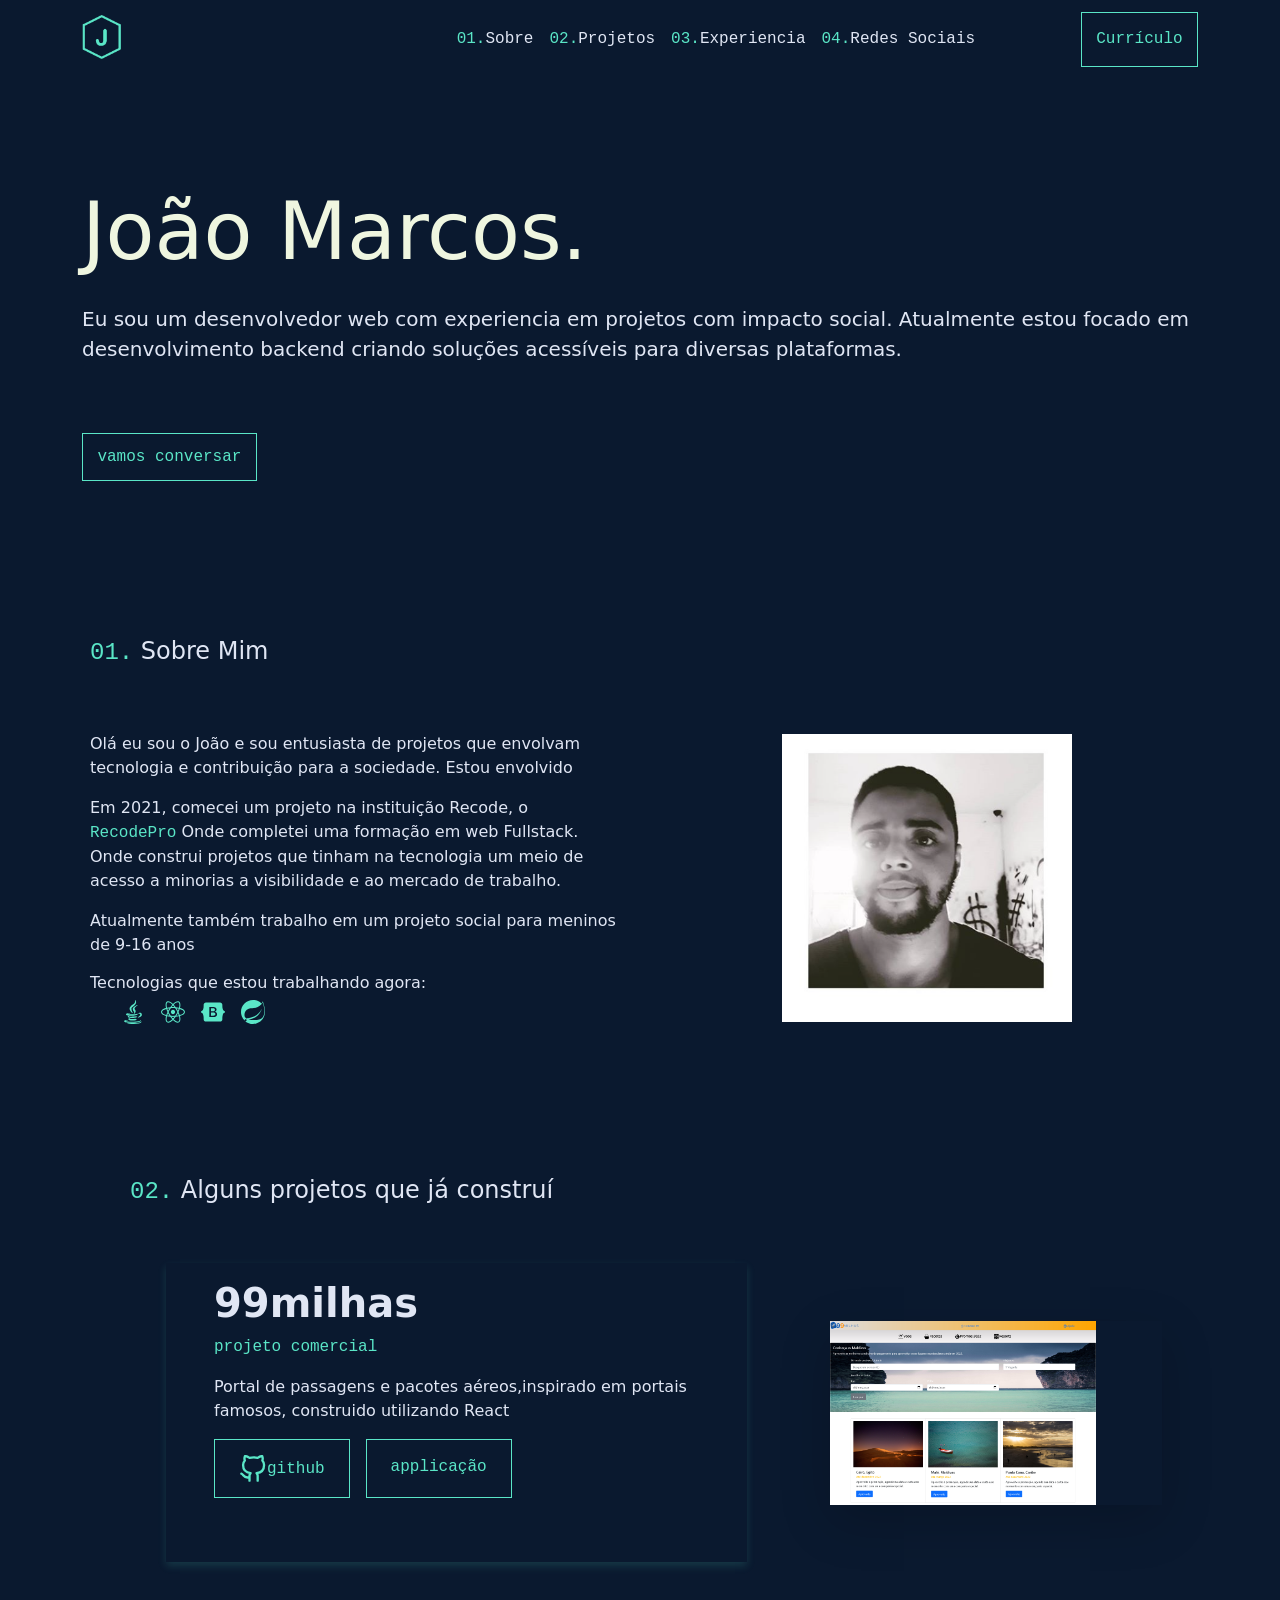
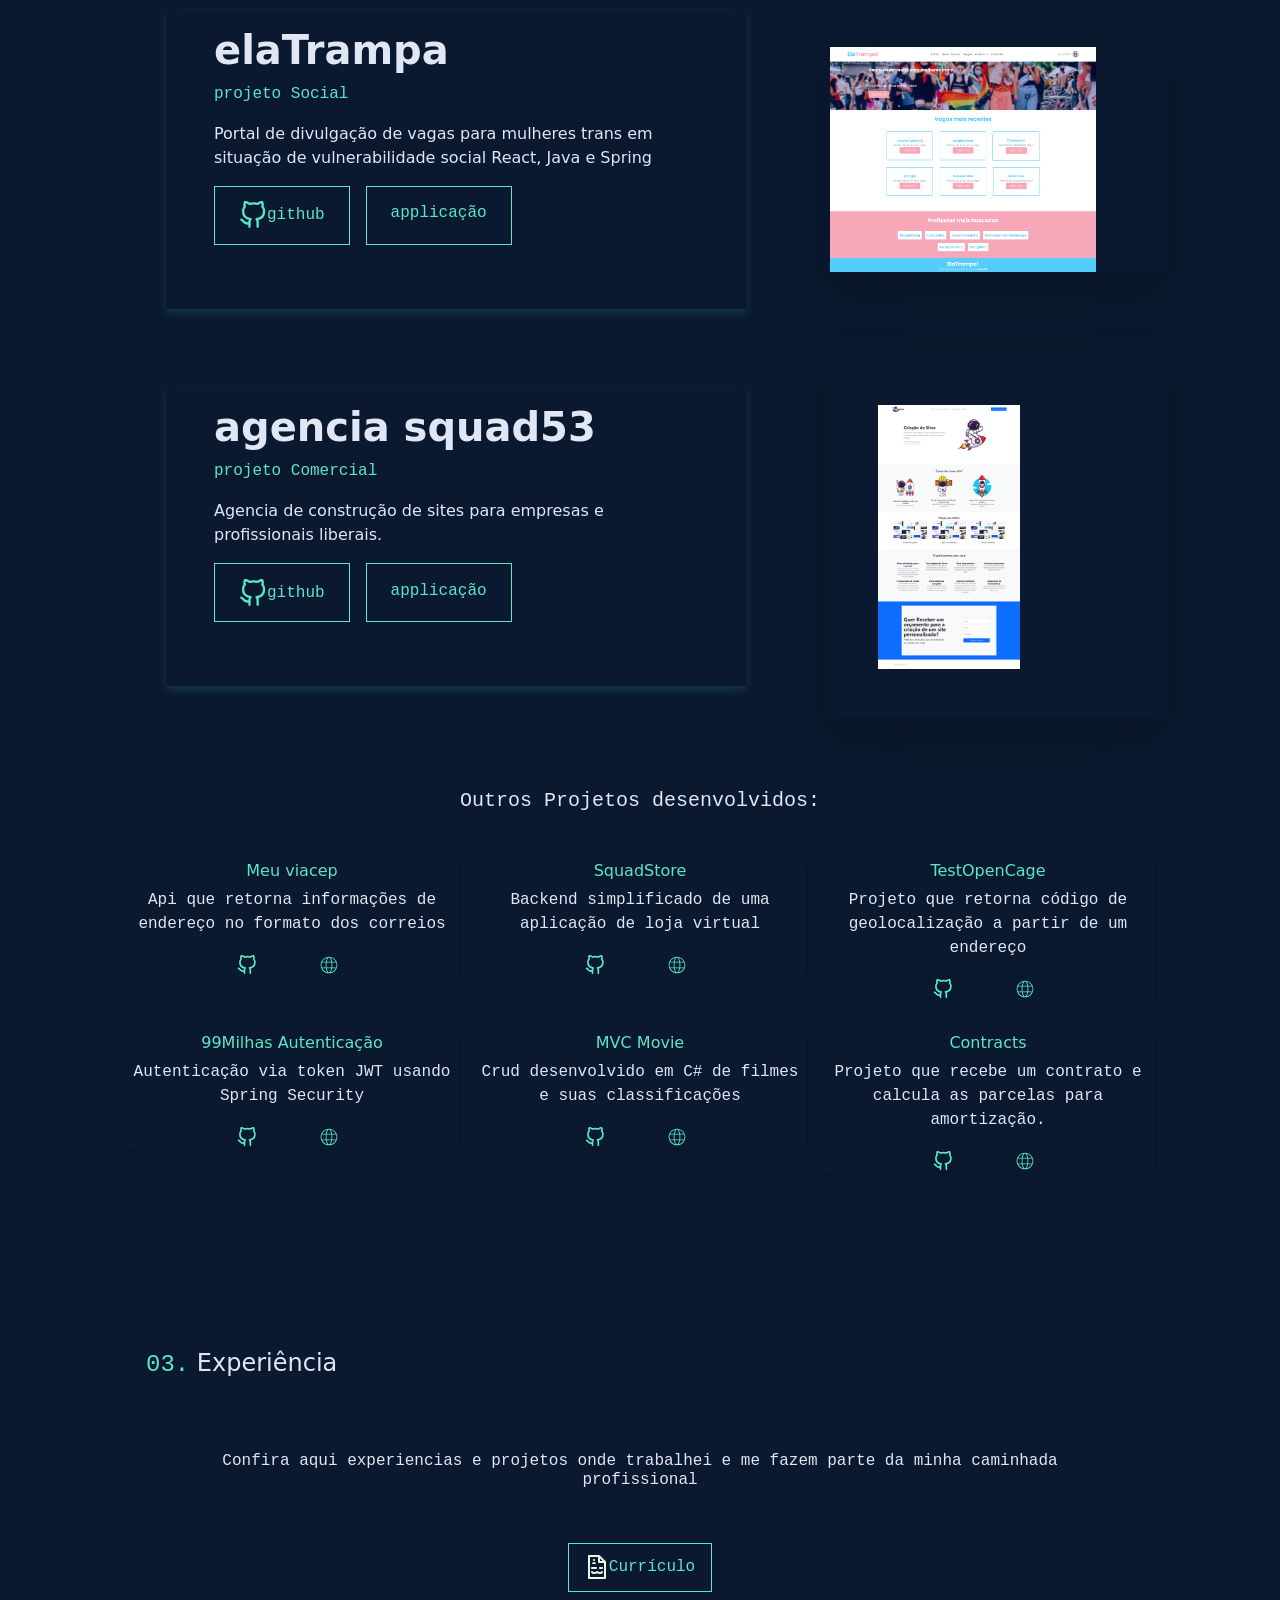
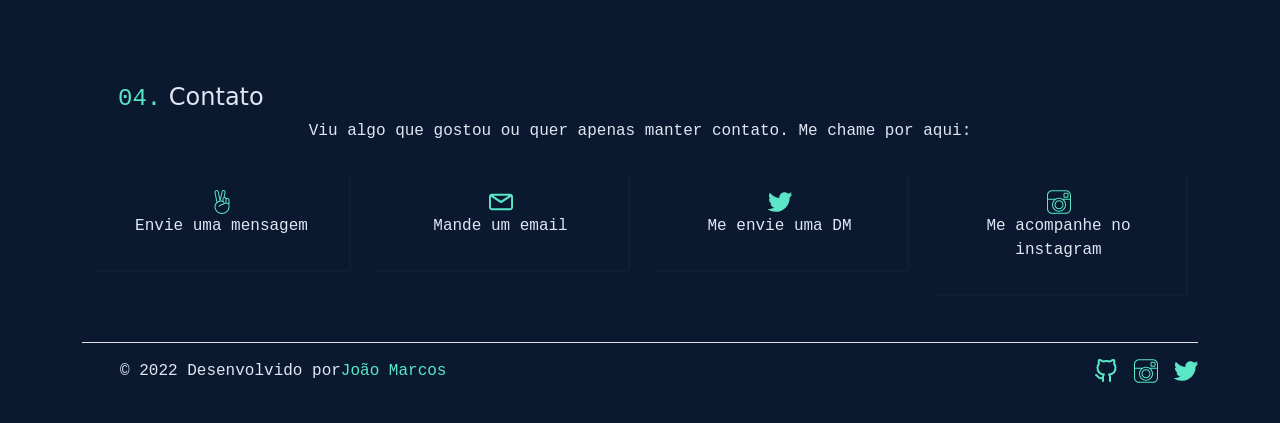
==== commit aa50e43a: "ajuste nos textos" ====
--- a/index.html
+++ b/index.html
@@ -42,12 +42,9 @@
        <section id="Hello" class="py-4">
             <div class="container">
                 <div class="padding-hello px-3">    
-                   <p class="text-hightlight font-monospace ">Olá, sou o</p>  
                 </div>
                 <div class="">
-                   <h1 class="name-highlight">João Marcos.</h1>
-                    <h3 class="sub-textsize">Aqui você acompanha o que eu faço.</h3>
-                    
+                   <h1 class="name-highlight">João Marcos.</h1> 
                      <p class="lead py-3"> Eu sou um desenvolvedor web com experiencia em projetos com impacto social. Atualmente estou focado em desenvolvimento backend criando soluções acessíveis para diversas plataformas.</p>
                 </div>
                 <div class="py-5"> 
@@ -65,7 +62,7 @@
                         </div> 
                         <div class="col-lg-6 py-2">
                             <p> Olá eu sou o João e sou entusiasta de projetos que envolvam tecnologia e contribuição para a sociedade.
-                            Sempre tive interesse em desenvolvimento web quando desenvolvia pequenos sites em HTML & CSS para trabalhos de extensão.</p>
+                            Estou envolvido</p>
                             <p>Em 2021, comecei um projeto na instituição Recode, o <a href="https://recodepro.org.br/" class="text-hightlight font-monospace">RecodePro</a> Onde completei uma formação em web Fullstack. Onde construi projetos que tinham na tecnologia um meio de acesso a minorias a visibilidade e ao mercado de trabalho.</p>
                             <p>Atualmente também trabalho em um projeto social para meninos de 9-16 anos</p>
                             <h6>Tecnologias que estou trabalhando agora:</h6>
@@ -120,8 +117,8 @@
                             <p class="font-monospace text-hightlight"> projeto Comercial</p>
                             <p class=>Agencia de construção de sites para empresas e profissionais liberais.</p>
                             <div class="d-grid gap-2 d-md-flex justify-content-md-start mb-4 mb-lg-3">
-                                <a href="https://github.com/Joaomgsa/joaomgsa.github.io" class="my-btn my-resume font-monospace px-4 me-md-2"><img src="/assets/img/github.svg" width="28px" height="28px">github</a>
-                                <a href="https://agenciasquad53.vercel.app/" class="my-btn my-resume font-monospace px-4">applicação</a>
+                                <a href="https://github.com/Joaomgsa/agenciaSquad" class="my-btn my-resume font-monospace px-4 me-md-2"><img src="/assets/img/github.svg" width="28px" height="28px">github</a>
+                                <a href="https://agenciasquad.vercel.app/" class="my-btn my-resume font-monospace px-4">applicação</a>
                             </div>
                         </div>
                         <div class="col-lg-4 offset-lg-1 p-5 overflow-hidden shadow-lg">
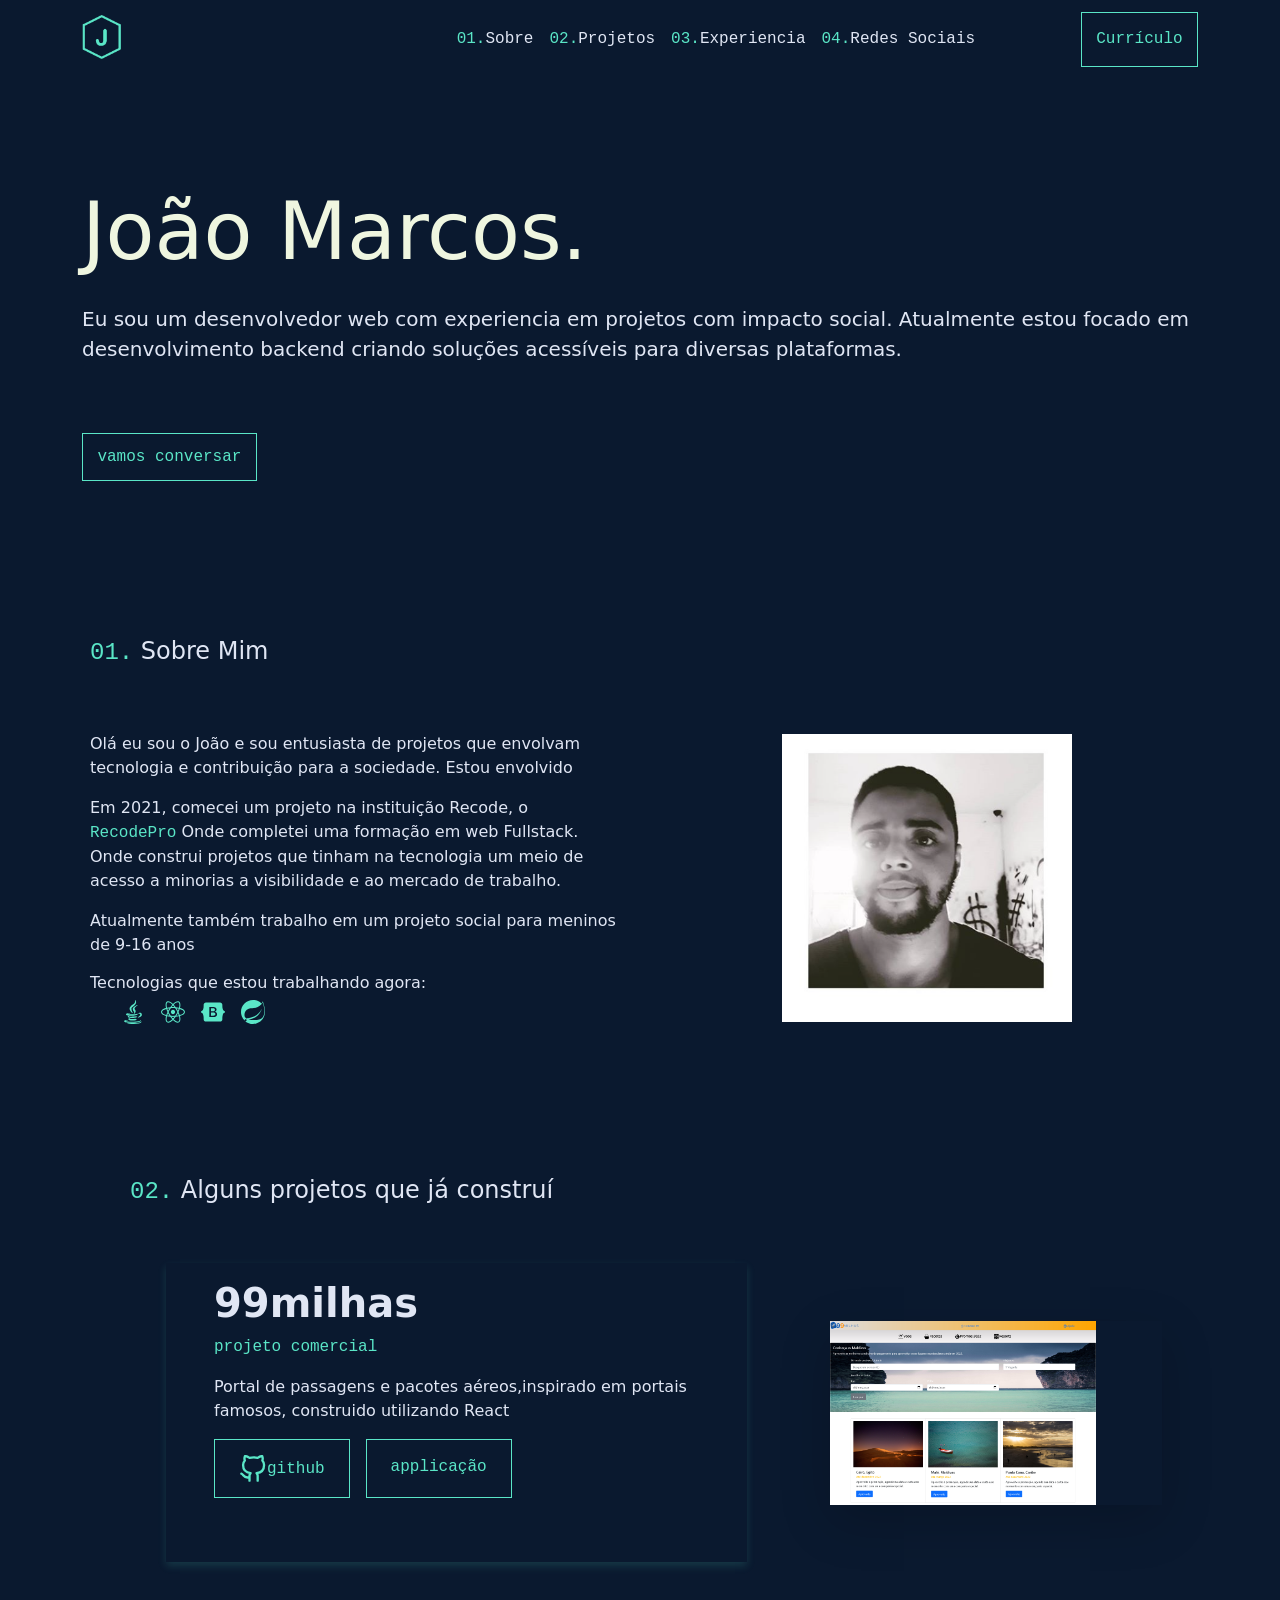
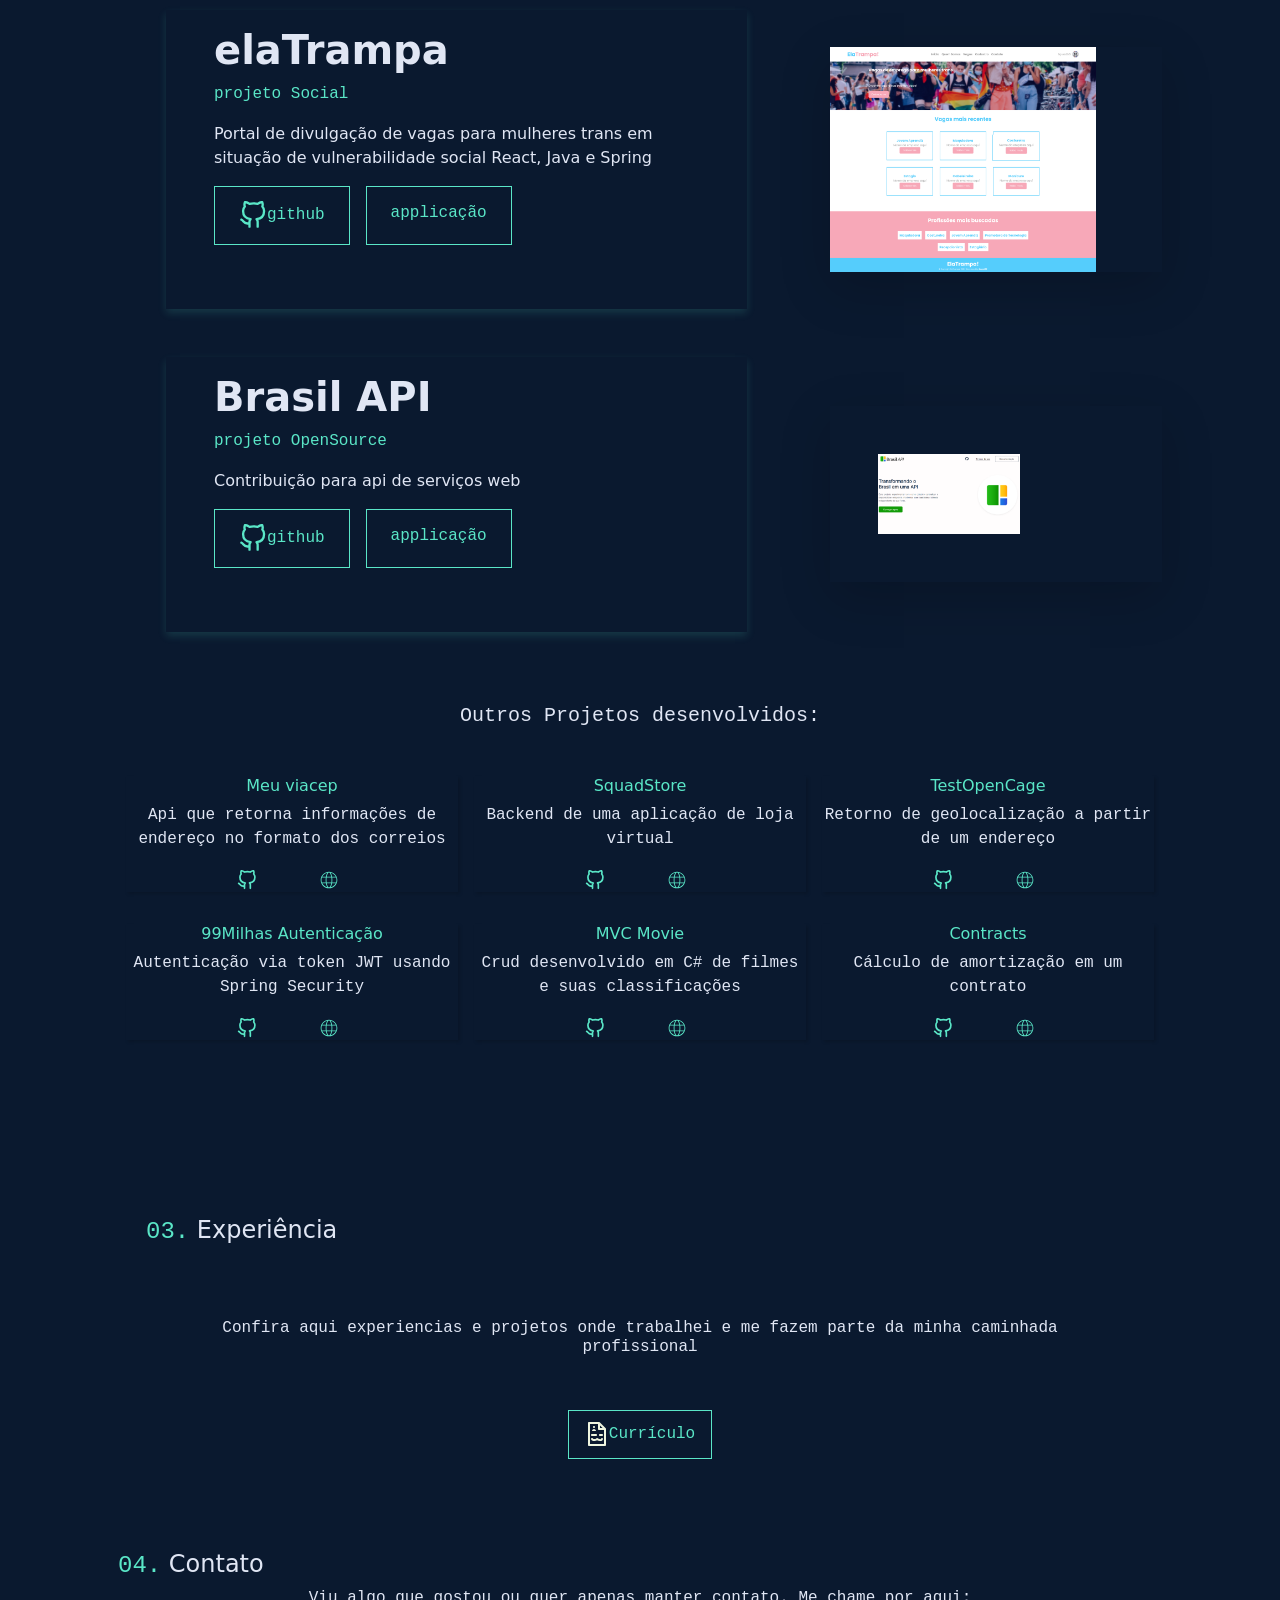
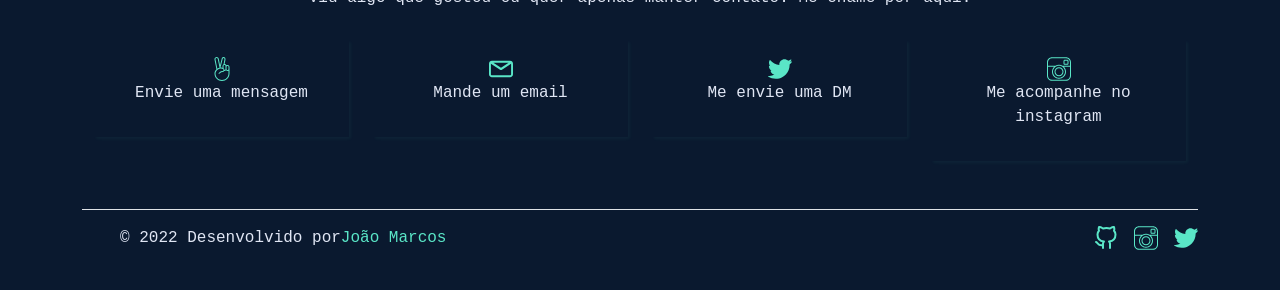
==== commit 0eba762e: "ajuste nas imagens de novo projeto" ====
--- a/index.html
+++ b/index.html
@@ -113,16 +113,16 @@
                     </div>
                     <div class="row p-5 pb-0 pe-lg-0 pt-lg-5 align-items-center">
                         <div class="col-lg-7 p-3 p-lg-5 pt-lg-3 card-box">
-                            <h5 class="display-6 fw-bold">agencia squad53</h5>
-                            <p class="font-monospace text-hightlight"> projeto Comercial</p>
-                            <p class=>Agencia de construção de sites para empresas e profissionais liberais.</p>
+                            <h5 class="display-6 fw-bold">Brasil API</h5>
+                            <p class="font-monospace text-hightlight"> projeto OpenSource</p>
+                            <p class=>Contribuição para api de serviços web</p>
                             <div class="d-grid gap-2 d-md-flex justify-content-md-start mb-4 mb-lg-3">
-                                <a href="https://github.com/Joaomgsa/agenciaSquad" class="my-btn my-resume font-monospace px-4 me-md-2"><img src="/assets/img/github.svg" width="28px" height="28px">github</a>
-                                <a href="https://agenciasquad.vercel.app/" class="my-btn my-resume font-monospace px-4">applicação</a>
+                                <a href="https://github.com/Joaomgsa/BrasilAPI" class="my-btn my-resume font-monospace px-4 me-md-2"><img src="/assets/img/github.svg" width="28px" height="28px">github</a>
+                                <a href="https://brasilapi-99eyxye50-brasilapi.vercel.app/" class="my-btn my-resume font-monospace px-4">applicação</a>
                             </div>
                         </div>
                         <div class="col-lg-4 offset-lg-1 p-5 overflow-hidden shadow-lg">
-                            <img class="rounded-lg-3 img-project-agencia" src="/assets/img/agenciasquad.png" alt="">
+                            <img class="rounded-lg-3 img-project-agencia" src="/assets/img/brasilApi.png" alt="">
                         </div>
                     </div>
                     <div class="text-center py-5">
@@ -141,7 +141,7 @@
                           <div class="col p-2">
                             <div class="test-card">
                                 <h6>SquadStore</h6>
-                                <p class="font-monospace">Backend simplificado de uma aplicação de loja virtual</p>
+                                <p class="font-monospace">Backend de uma aplicação de loja virtual</p>
                                 <a href="https://github.com/Joaomgsa/squadstore" class="font-monospace px-4 me-md-2"><img src="/assets/img/github.svg" width="20px" height="20px"></a>
                                 <a href="https://squad-store.herokuapp.com/users" class="font-monospace px-4 me-md-2"><img src="/assets/img/web.svg" width="20px" height="20px"></a>
                             </div>
@@ -149,7 +149,7 @@
                           <div class="col p-2">
                             <div class="test-card">
                                 <h6>TestOpenCage</h6>
-                                <p class="font-monospace">Projeto que retorna código de geolocalização a partir de um endereço</p>
+                                <p class="font-monospace">Retorno de geolocalização a partir de um endereço</p>
                                 <a href="https://github.com/Joaomgsa/mavenTestOpencageApi" class="font-monospace px-4 me-md-2"><img src="/assets/img/github.svg" width="20px" height="20px"></a>
                                 <a href="https://github.com/Joaomgsa/mavenTestOpencageApi" class="font-monospace px-4 me-md-2"><img src="/assets/img/web.svg" width="20px" height="20px"></a>
                             </div>
@@ -175,7 +175,7 @@
                           <div class="col p-2">
                             <div class="test-card">
                                 <h6>Contracts</h6>
-                                <p class="font-monospace">Projeto que recebe um contrato e calcula as parcelas para amortização. </p>
+                                <p class="font-monospace">Cálculo de amortização em um contrato </p>
                                 <a href="https://github.com/Joaomgsa/contracts" class="font-monospace px-4 me-md-2"><img src="/assets/img/github.svg" width="20px" height="20px"></a>
                                 <a href="https://github.com/Joaomgsa/contracts" class="font-monospace px-4 me-md-2"><img src="/assets/img/web.svg" width="20px" height="20px"></a>
                             </div>
